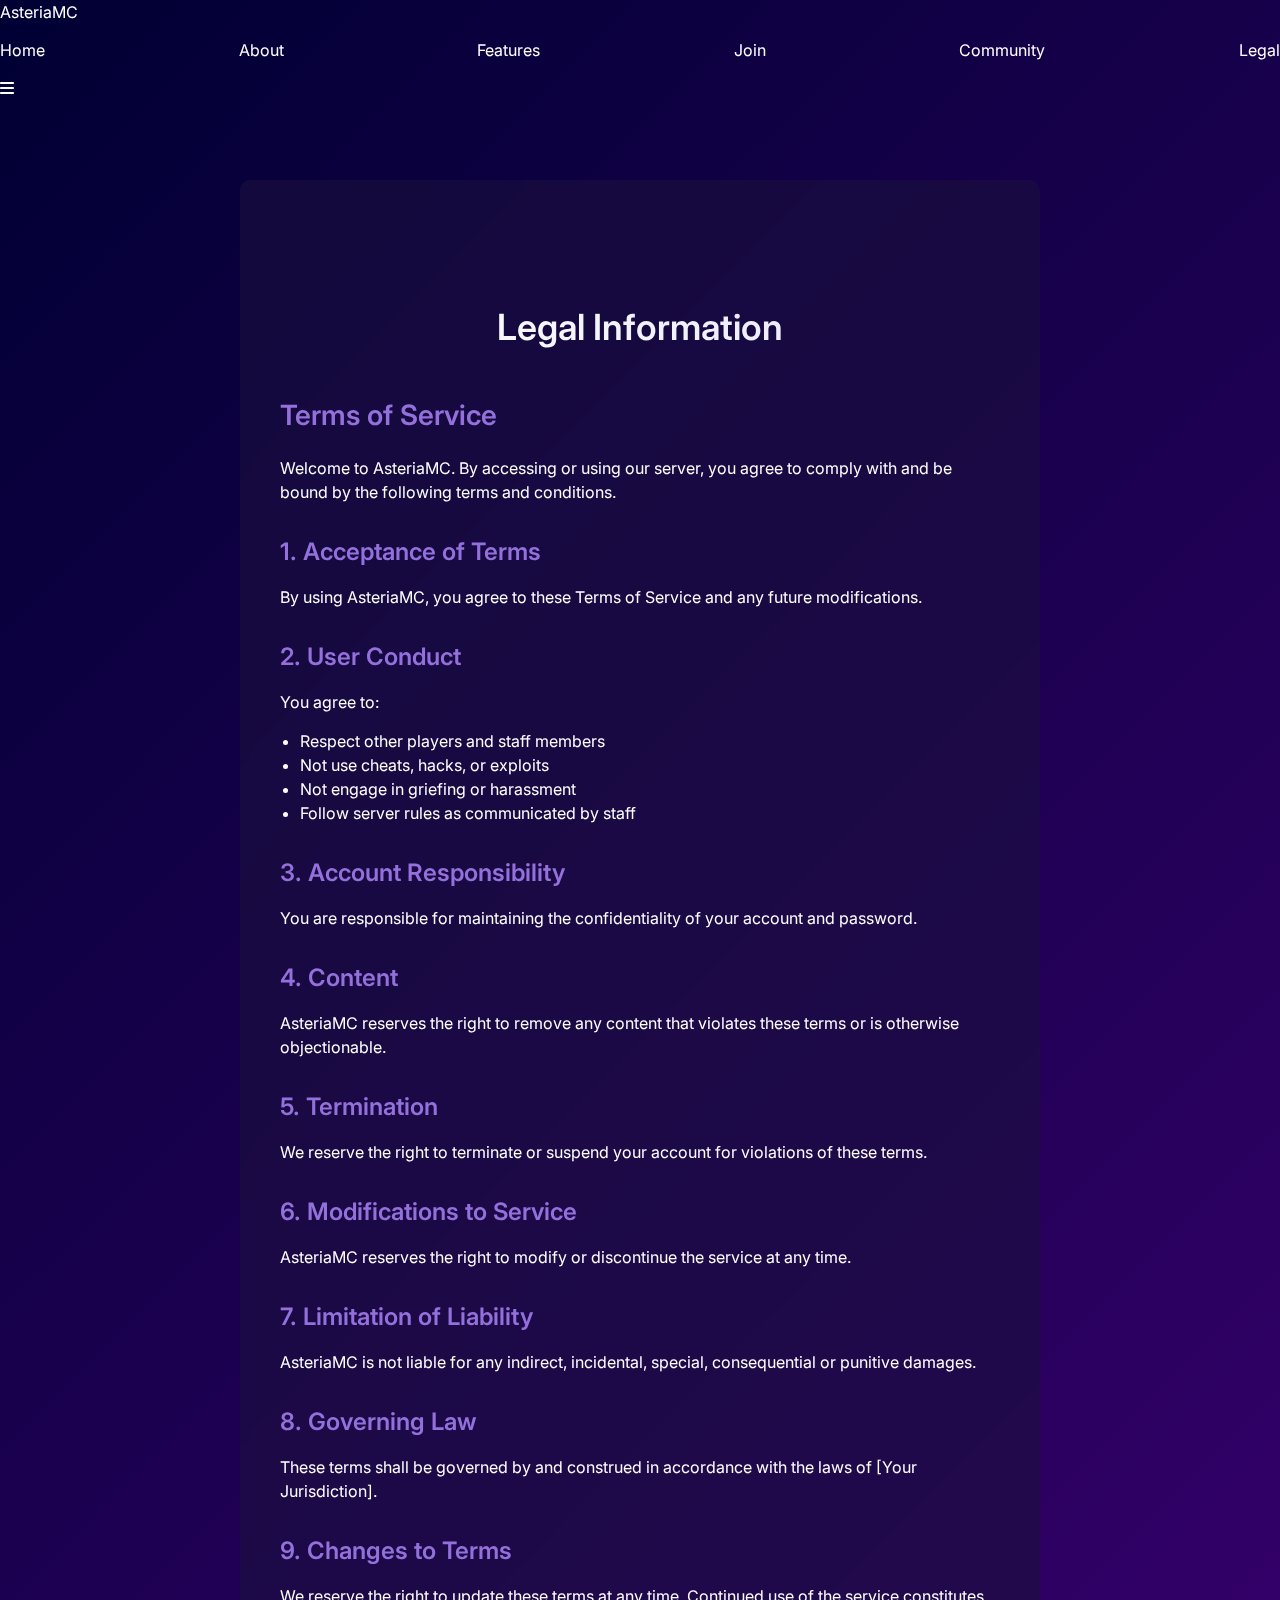
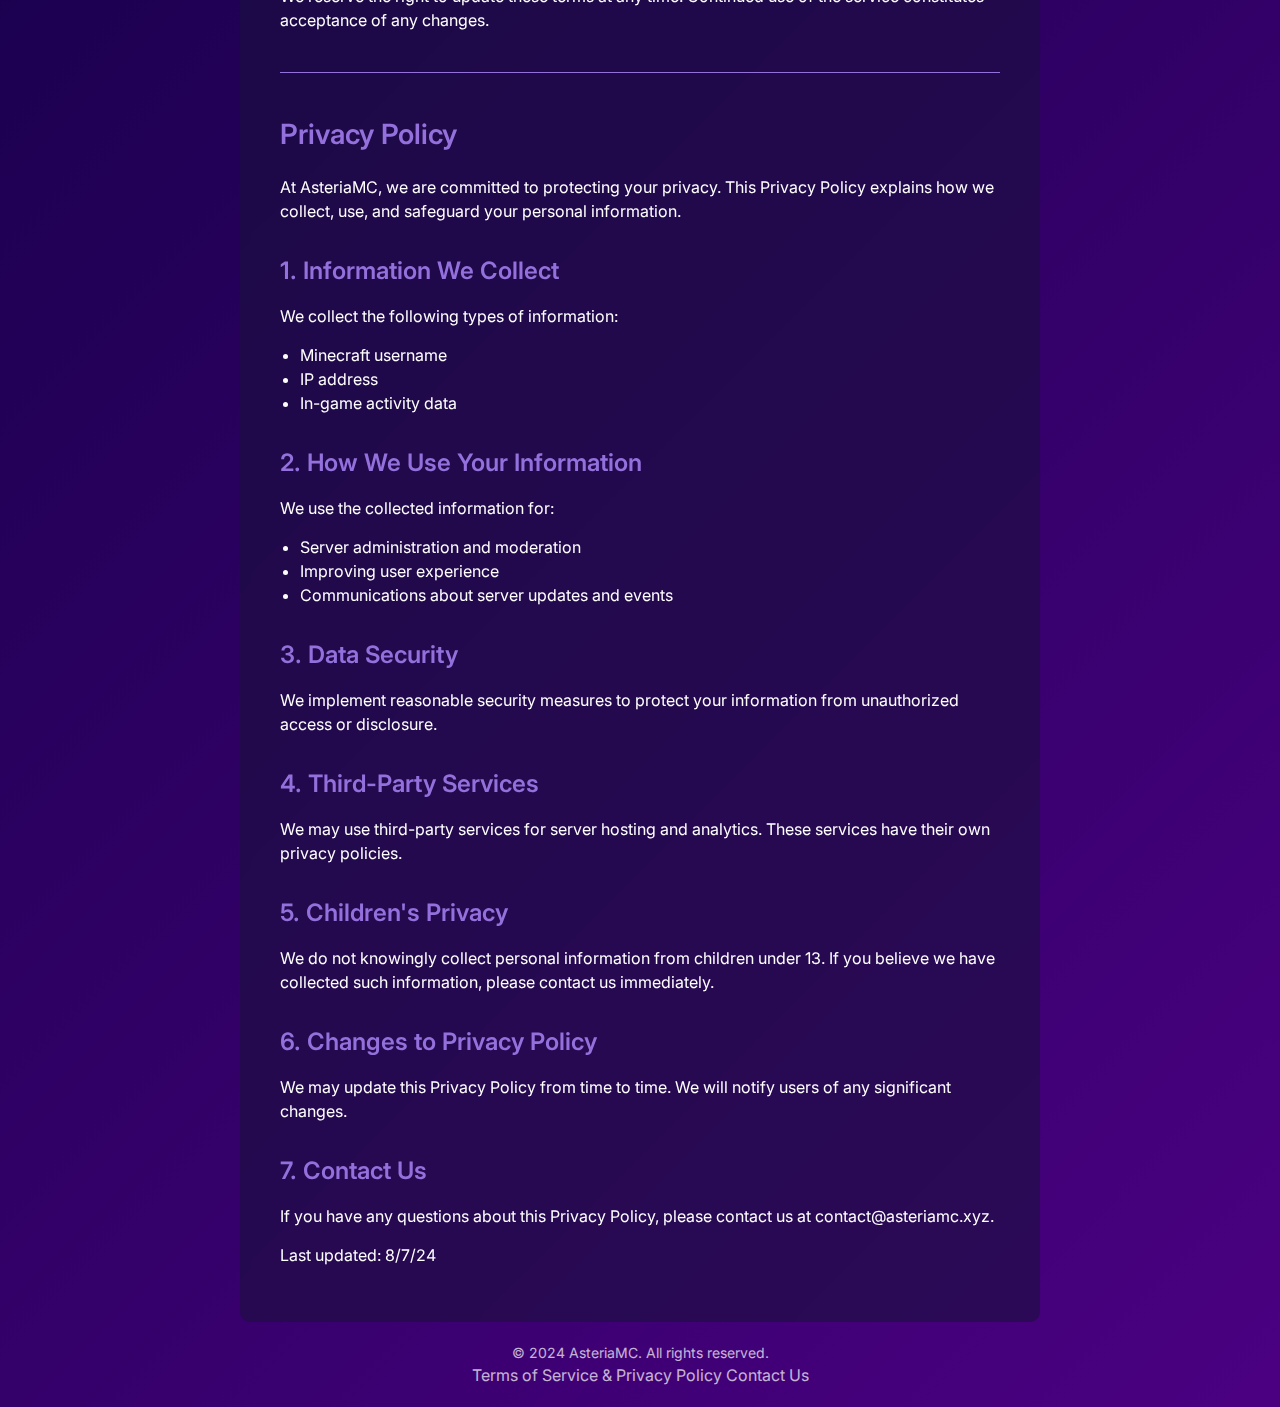
==== tos.html @ 9be2c0a6 "Add files via upload" ====
<!DOCTYPE html>
<html lang="en">
<head>
    <meta charset="UTF-8">
    <meta name="viewport" content="width=device-width, initial-scale=1.0">
    <title>AsteriaMC - Terms of Service and Privacy Policy</title>
    <link rel="stylesheet" href="styles.css">
    <link rel="stylesheet" href="https://cdnjs.cloudflare.com/ajax/libs/font-awesome/6.4.0/css/all.min.css">
    <style>
        .legal-content {
            max-width: 800px;
            margin: 0 auto;
            padding: 120px 40px 40px;
            background: rgba(26, 15, 61, 0.6);
            border-radius: 10px;
            backdrop-filter: blur(5px);
        }
        .legal-content h1 {
            font-size: 36px;
            margin-bottom: 30px;
            text-align: center;
        }
        .legal-content h2 {
            font-size: 28px;
            margin-top: 40px;
            margin-bottom: 20px;
            text-align: left;
            color: var(--accent-color);
        }
        .legal-content h3 {
            font-size: 24px;
            margin-top: 30px;
            margin-bottom: 15px;
            text-align: left;
        }
        .legal-content p {
            margin-bottom: 15px;
        }
        .legal-content ul {
            margin-bottom: 15px;
            padding-left: 20px;
        }
        main {
            padding-top: 80px;
        }
        .section-divider {
            border-top: 1px solid var(--accent-color);
            margin: 40px 0;
        }
    </style>
</head>
<body>
    <div class="bg-pattern"></div>
    <header>
        <nav>
            <div class="logo">AsteriaMC</div>
            <ul>
                <li><a href="index.html">Home</a></li>
                <li><a href="index.html#about">About</a></li>
                <li><a href="index.html#features">Features</a></li>
                <li><a href="index.html#join">Join</a></li>
                <li><a href="index.html#community">Community</a></li>
                <li><a href="legal.html">Legal</a></li>
            </ul>
            <div class="menu-toggle">
                <i class="fas fa-bars"></i>
            </div>
        </nav>
    </header>

    <main>
        <div class="legal-content">
            <h1>Legal Information</h1>
            
            <h2>Terms of Service</h2>
            <p>Welcome to AsteriaMC. By accessing or using our server, you agree to comply with and be bound by the following terms and conditions.</p>
            
            <h3>1. Acceptance of Terms</h3>
            <p>By using AsteriaMC, you agree to these Terms of Service and any future modifications.</p>
            
            <h3>2. User Conduct</h3>
            <p>You agree to:</p>
            <ul>
                <li>Respect other players and staff members</li>
                <li>Not use cheats, hacks, or exploits</li>
                <li>Not engage in griefing or harassment</li>
                <li>Follow server rules as communicated by staff</li>
            </ul>
            
            <h3>3. Account Responsibility</h3>
            <p>You are responsible for maintaining the confidentiality of your account and password.</p>
            
            <h3>4. Content</h3>
            <p>AsteriaMC reserves the right to remove any content that violates these terms or is otherwise objectionable.</p>
            
            <h3>5. Termination</h3>
            <p>We reserve the right to terminate or suspend your account for violations of these terms.</p>
            
            <h3>6. Modifications to Service</h3>
            <p>AsteriaMC reserves the right to modify or discontinue the service at any time.</p>
            
            <h3>7. Limitation of Liability</h3>
            <p>AsteriaMC is not liable for any indirect, incidental, special, consequential or punitive damages.</p>
            
            <h3>8. Governing Law</h3>
            <p>These terms shall be governed by and construed in accordance with the laws of [Your Jurisdiction].</p>
            
            <h3>9. Changes to Terms</h3>
            <p>We reserve the right to update these terms at any time. Continued use of the service constitutes acceptance of any changes.</p>
            
            <div class="section-divider"></div>
            
            <h2>Privacy Policy</h2>
            <p>At AsteriaMC, we are committed to protecting your privacy. This Privacy Policy explains how we collect, use, and safeguard your personal information.</p>
            
            <h3>1. Information We Collect</h3>
            <p>We collect the following types of information:</p>
            <ul>
                <li>Minecraft username</li>
                <li>IP address</li>
                <li>In-game activity data</li>
            </ul>
            
            <h3>2. How We Use Your Information</h3>
            <p>We use the collected information for:</p>
            <ul>
                <li>Server administration and moderation</li>
                <li>Improving user experience</li>
                <li>Communications about server updates and events</li>
            </ul>
            
            <h3>3. Data Security</h3>
            <p>We implement reasonable security measures to protect your information from unauthorized access or disclosure.</p>
            
            <h3>4. Third-Party Services</h3>
            <p>We may use third-party services for server hosting and analytics. These services have their own privacy policies.</p>
            
            <h3>5. Children's Privacy</h3>
            <p>We do not knowingly collect personal information from children under 13. If you believe we have collected such information, please contact us immediately.</p>
            
            <h3>6. Changes to Privacy Policy</h3>
            <p>We may update this Privacy Policy from time to time. We will notify users of any significant changes.</p>
            
            <h3>7. Contact Us</h3>
            <p>If you have any questions about this Privacy Policy, please contact us at contact@asteriamc.xyz.</p>
            
            <p>Last updated: 8/7/24</p>
        </div>
    </main>

    <footer>
        <div class="container">
            <p>&copy; 2024 AsteriaMC. All rights reserved.</p>
            <nav class="footer-nav">
                <a href="legal.html">Terms of Service & Privacy Policy</a>
                <a href="#">Contact Us</a>
            </nav>
        </div>
    </footer>

    <script src="script.js"></script>
</body>
</html>
---- styles.css ----
@import url('https://fonts.googleapis.com/css2?family=Inter:wght@300;400;600&display=swap');

:root {
    --primary-color: #8A2BE2;
    --secondary-color: #4169E1;
    --accent-color: #9370DB;
    --text-color: #FFFFFF;
    --background-start: #000033;
    --background-end: #4B0082;
}

* {
    margin: 0;
    padding: 0;
    box-sizing: border-box;
}

body {
    font-family: 'Inter', -apple-system, BlinkMacSystemFont, 'Segoe UI', Roboto, Helvetica, Arial, sans-serif;
    color: var(--text-color);
    line-height: 1.5;
    font-weight: 400;
    background: linear-gradient(135deg, var(--background-start), var(--background-end));
    min-height: 100vh;
    overflow-x: hidden;
}

#stars {
    position: fixed;
    top: 0;
    left: 0;
    width: 100%;
    height: 100%;
    pointer-events: none;
    z-index: -1;
}

.container {
    max-width: 1024px;
    margin: 0 auto;
    padding: 0 22px;
    position: relative;
}

header {
    position: sticky;
    top: 0;
    z-index: 1000;
}

nav ul {
    display: flex;
    justify-content: space-between;
    list-style-type: none;
    padding: 14px 0;
}

nav a {
    color: var(--text-color);
    text-decoration: none;
    font-size: 16px;
    transition: color 0.3s ease;
}

nav a:hover {
    color: var(--accent-color);
}

.hero {
    text-align: center;
    padding: 100px 0;
}

h1 {
    font-size: 64px;
    font-weight: 600;
    margin-bottom: 16px;
    background: linear-gradient(45deg, #FFF, #E6E6FA);
    -webkit-background-clip: text;
    -webkit-text-fill-color: transparent;
    animation: shimmer 2s infinite linear;
}

@keyframes shimmer {
    0% { background-position: -100% 0; }
    100% { background-position: 100% 0; }
}

.hero p {
    font-size: 24px;
    opacity: 0.9;
}

h2 {
    font-size: 48px;
    font-weight: 600;
    margin-bottom: 50px;
    text-align: center;
}

.features {
    padding: 100px 0;
}

.feature-grid {
    display: grid;
    grid-template-columns: repeat(auto-fit, minmax(200px, 1fr));
    gap: 30px;
}

.feature {
    text-align: center;
    background: rgba(255, 255, 255, 0.1);
    border-radius: 12px;
    padding: 24px;
    transition: transform 0.3s ease, background-color 0.3s ease;
    cursor: pointer;
}

.feature:hover {
    transform: translateY(-5px) scale(1.05);
    background: rgba(255, 255, 255, 0.2);
    box-shadow: 0 10px 20px rgba(0, 0, 0, 0.2);
}

h3 {
    font-size: 24px;
    font-weight: 600;
    margin-bottom: 12px;
    color: var(--accent-color);
}

.feature p {
    font-size: 16px;
    opacity: 0.9;
}

.join {
    padding: 100px 0;
    text-align: center;
}

.server-ip {
    font-size: 24px;
    font-weight: 600;
    margin-bottom: 20px;
    color: var(--accent-color);
}

.copy-button {
    background-color: var(--accent-color);
    color: white;
    border: none;
    padding: 12px 24px;
    border-radius: 30px;
    font-size: 18px;
    font-weight: 600;
    cursor: pointer;
    transition: background-color 0.3s ease, transform 0.3s ease;
}

.copy-button:hover {
    background-color: var(--primary-color);
    transform: scale(1.05);
}

.copy-notification {
    font-size: 14px;
    margin-top: 12px;
    opacity: 0;
    transition: opacity 0.3s ease;
}

footer {
    text-align: center;
    padding: 20px 0;
    font-size: 14px;
    opacity: 0.7;
}

.star {
    position: absolute;
    width: 2px;
    height: 2px;
    background: white;
    border-radius: 50%;
    animation: twinkle linear infinite;
}

@keyframes twinkle {
    0%, 100% { opacity: 0; }
    50% { opacity: 1; }
}

@media (max-width: 768px) {
    h1 {
        font-size: 48px;
    }

    .hero p {
        font-size: 20px;
    }

    h2 {
        font-size: 36px;
    }
}
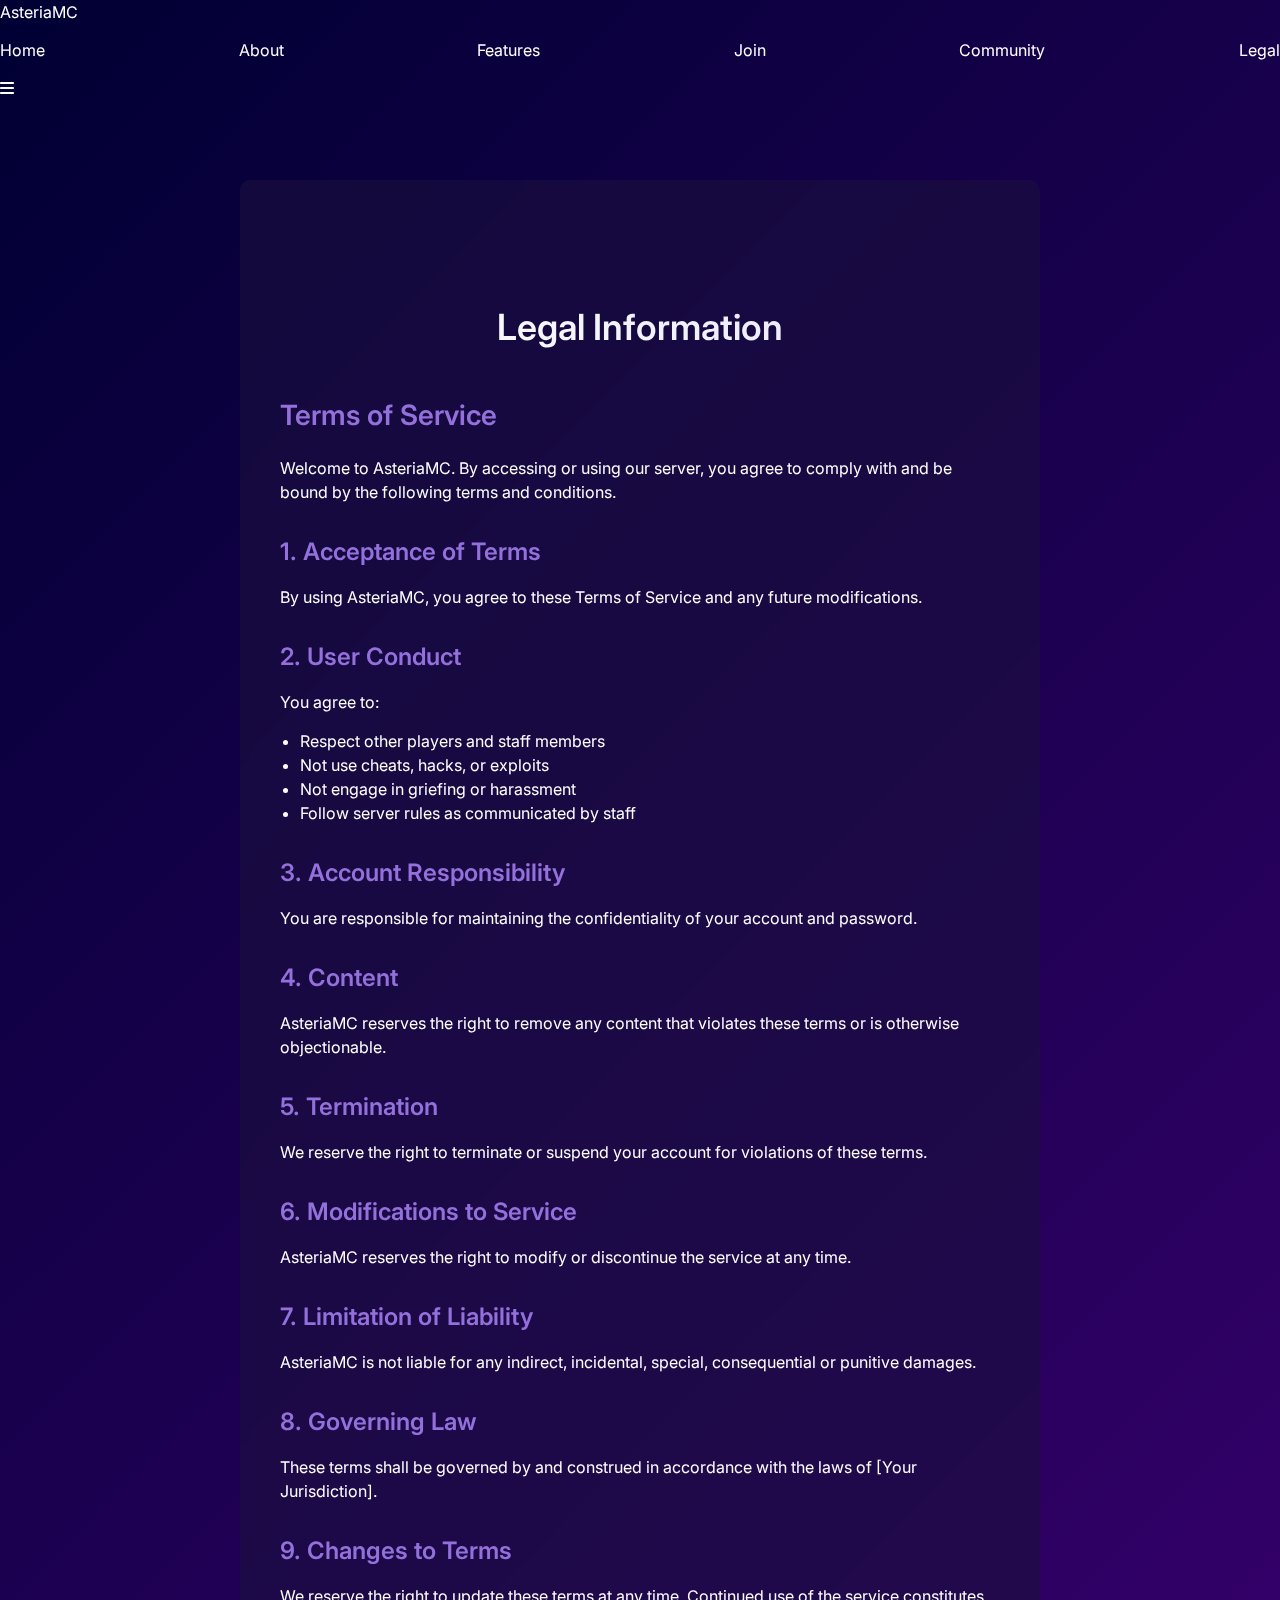
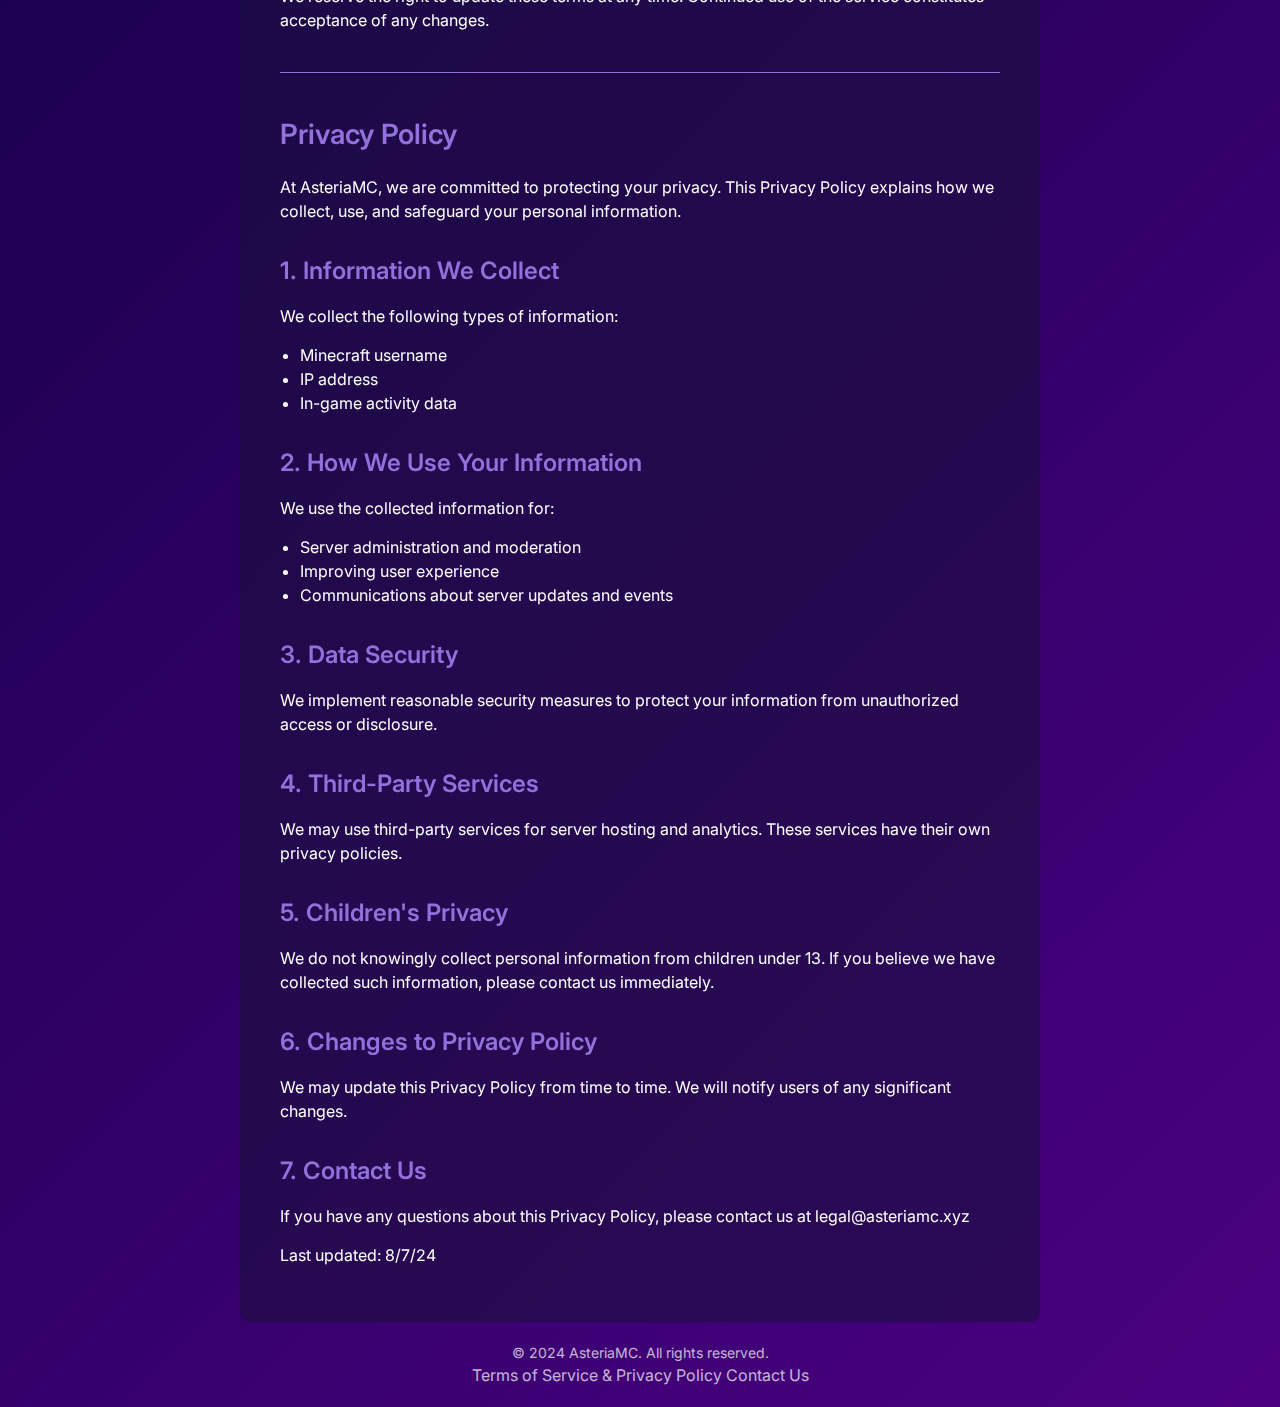
==== commit 0ae4c73d: "Update tos.html" ====
--- a/tos.html
+++ b/tos.html
@@ -142,7 +142,7 @@
             <p>We may update this Privacy Policy from time to time. We will notify users of any significant changes.</p>
             
             <h3>7. Contact Us</h3>
-            <p>If you have any questions about this Privacy Policy, please contact us at contact@asteriamc.xyz.</p>
+            <p>If you have any questions about this Privacy Policy, please contact us at legal@asteriamc.xyz</p>
             
             <p>Last updated: 8/7/24</p>
         </div>
@@ -160,4 +160,4 @@
 
     <script src="script.js"></script>
 </body>
-</html>+</html>
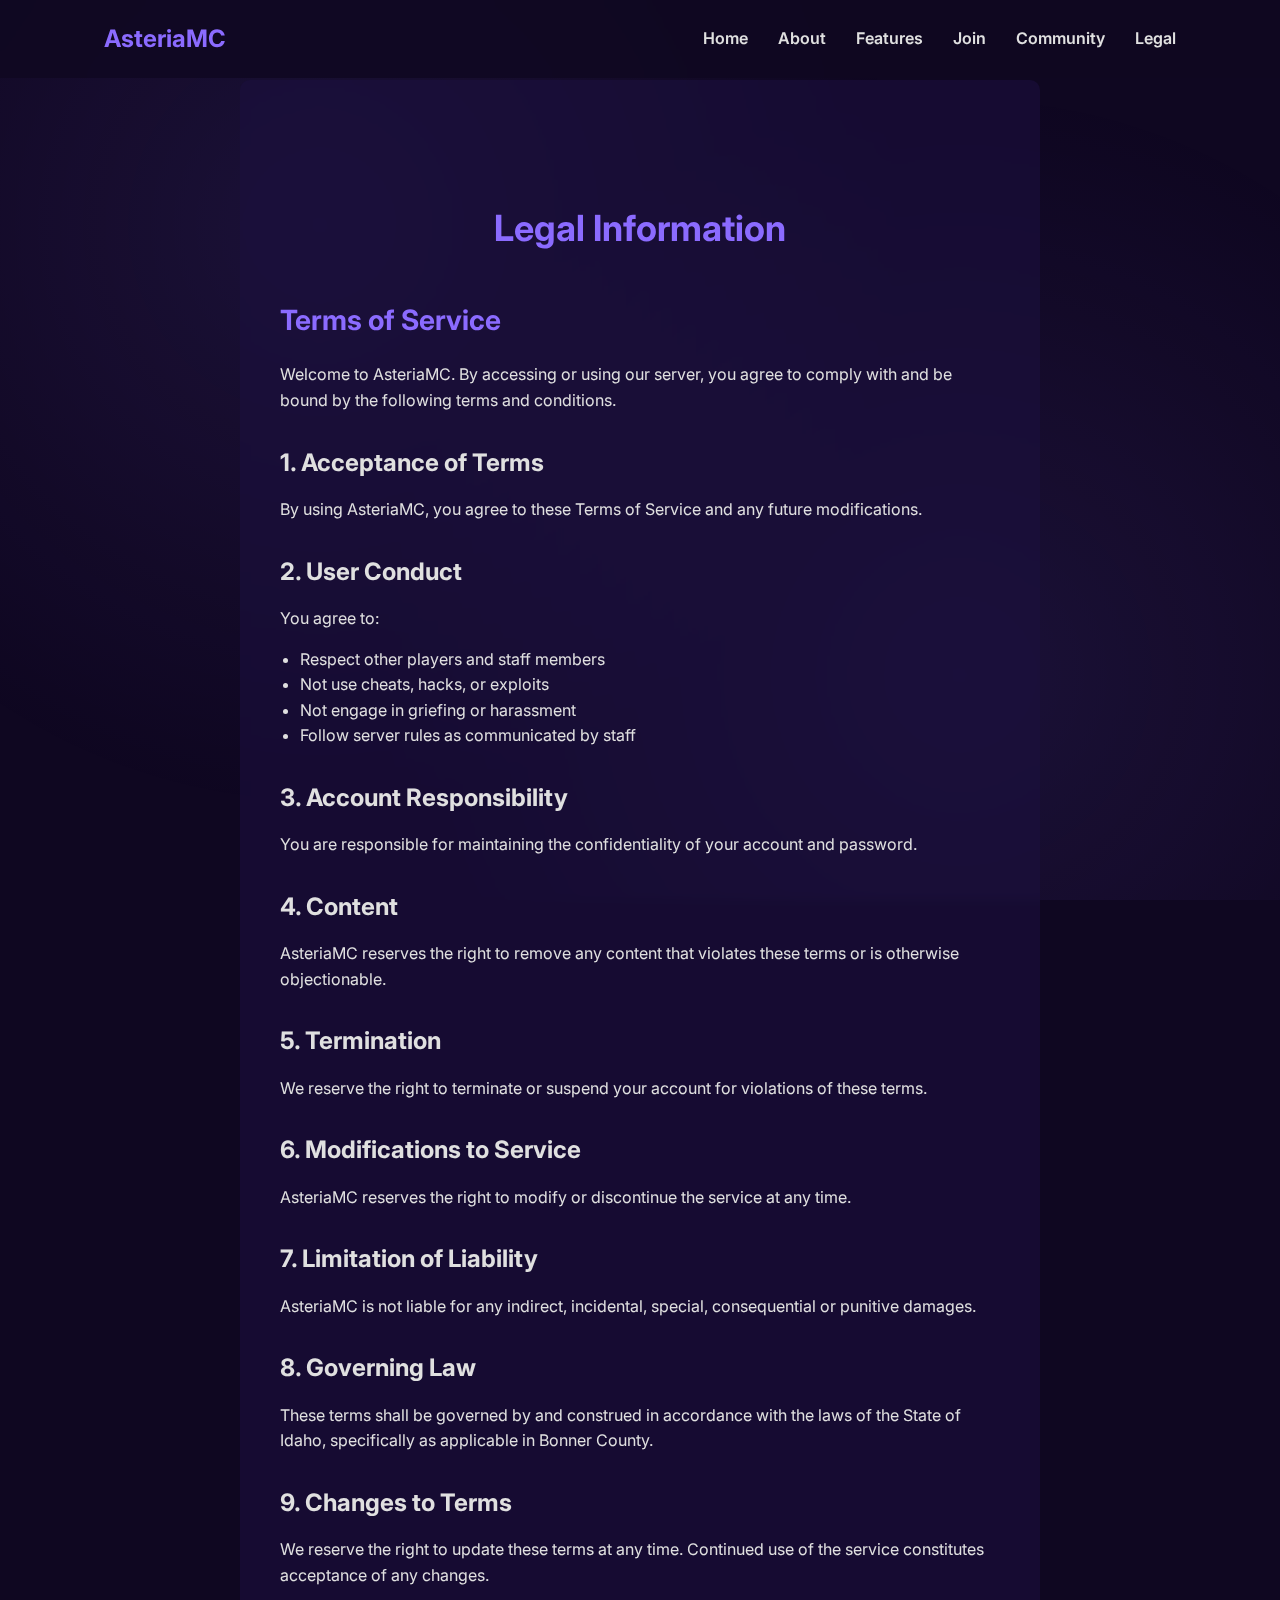
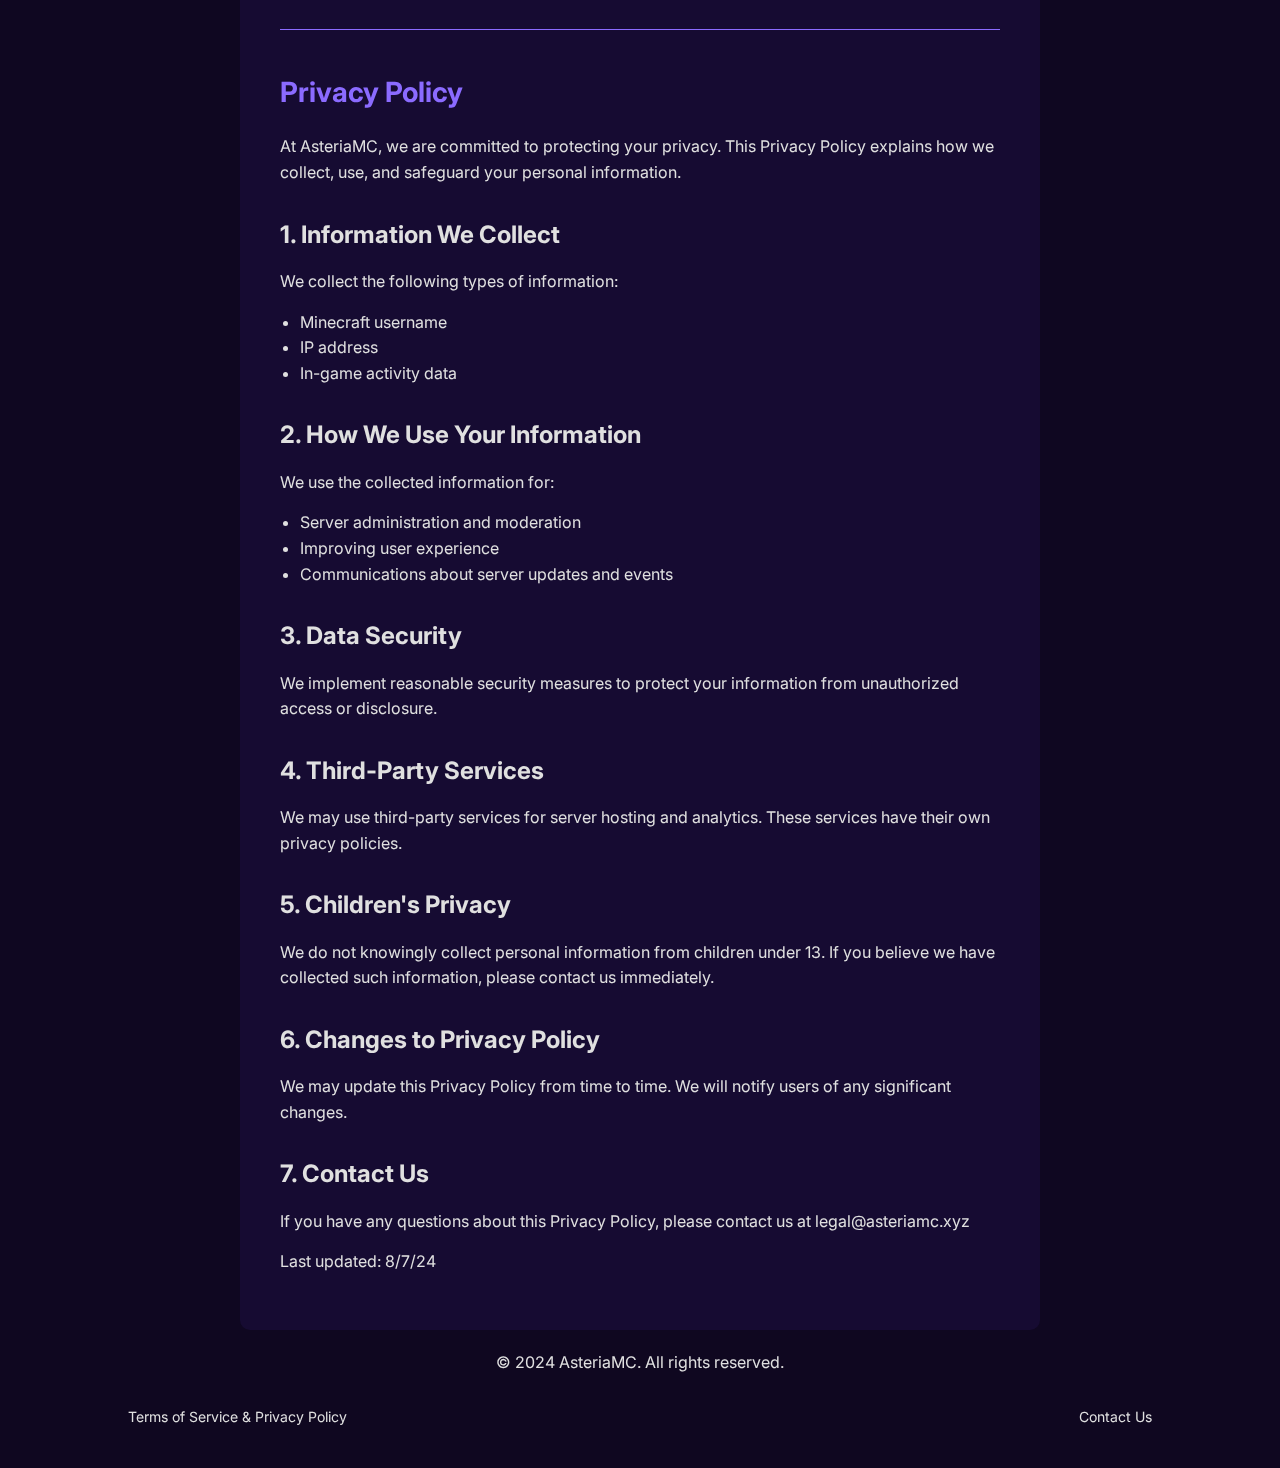
==== commit fe425ea5: "Update tos.html" ====
--- a/tos.html
+++ b/tos.html
@@ -103,7 +103,7 @@
             <p>AsteriaMC is not liable for any indirect, incidental, special, consequential or punitive damages.</p>
             
             <h3>8. Governing Law</h3>
-            <p>These terms shall be governed by and construed in accordance with the laws of [Your Jurisdiction].</p>
+            <p>These terms shall be governed by and construed in accordance with the laws of the State of Idaho, specifically as applicable in Bonner County.</p>
             
             <h3>9. Changes to Terms</h3>
             <p>We reserve the right to update these terms at any time. Continued use of the service constitutes acceptance of any changes.</p>
--- a/styles.css
+++ b/styles.css
@@ -1,12 +1,12 @@
-@import url('https://fonts.googleapis.com/css2?family=Inter:wght@300;400;600&display=swap');
+@import url('https://fonts.googleapis.com/css2?family=Inter:wght@300;400;600;700&display=swap');
 
 :root {
-    --primary-color: #8A2BE2;
-    --secondary-color: #4169E1;
-    --accent-color: #9370DB;
-    --text-color: #FFFFFF;
-    --background-start: #000033;
-    --background-end: #4B0082;
+    --primary-color: #2D1B69;
+    --secondary-color: #1A0F3D;
+    --accent-color: #8B6BFF;
+    --text-color: #E0E0E0;
+    --background-color: #0F0721;
+    --surface-color: rgba(45, 27, 105, 0.3);
 }
 
 * {
@@ -16,192 +16,568 @@
 }
 
 body {
-    font-family: 'Inter', -apple-system, BlinkMacSystemFont, 'Segoe UI', Roboto, Helvetica, Arial, sans-serif;
-    color: var(--text-color);
-    line-height: 1.5;
-    font-weight: 400;
-    background: linear-gradient(135deg, var(--background-start), var(--background-end));
-    min-height: 100vh;
-    overflow-x: hidden;
-}
-
-#stars {
+    font-family: 'Inter', sans-serif;
+    color: var(--text-color);
+    background-color: var(--background-color);
+    line-height: 1.6;
+}
+
+.container {
+    max-width: 1200px;
+    margin: 0 auto;
+    padding: 0 20px;
+}
+
+.bg-pattern {
     position: fixed;
     top: 0;
     left: 0;
     width: 100%;
     height: 100%;
-    pointer-events: none;
+    background-image: 
+        radial-gradient(circle at 25% 25%, rgba(139, 107, 255, 0.1) 0%, transparent 50%),
+        radial-gradient(circle at 75% 75%, rgba(139, 107, 255, 0.1) 0%, transparent 50%);
     z-index: -1;
 }
 
-.container {
-    max-width: 1024px;
+header {
+    background-color: rgba(15, 7, 33, 0.8);
+    backdrop-filter: blur(10px);
+    position: fixed;
+    width: 100%;
+    z-index: 1000;
+}
+
+nav {
+    display: flex;
+    justify-content: space-between;
+    align-items: center;
+    padding: 20px 5%;
+    max-width: 1200px;
     margin: 0 auto;
-    padding: 0 22px;
+}
+
+.logo {
+    font-size: 24px;
+    font-weight: 700;
+    color: var(--accent-color);
+}
+
+nav ul {
+    display: flex;
+    list-style: none;
+}
+
+nav ul li {
+    margin-left: 30px;
+}
+
+nav ul li a {
+    color: var(--text-color);
+    text-decoration: none;
+    font-weight: 600;
+    transition: color 0.3s ease;
+}
+
+nav ul li a:hover {
+    color: var(--accent-color);
+}
+
+.menu-toggle {
+    display: none;
+    font-size: 24px;
+    cursor: pointer;
+}
+
+.hero {
+    height: 100vh;
+    display: flex;
+    flex-direction: column;
+    justify-content: center;
+    align-items: center;
+    text-align: center;
+    padding: 0 20px;
     position: relative;
-}
-
-header {
-    position: sticky;
-    top: 0;
-    z-index: 1000;
-}
-
-nav ul {
-    display: flex;
-    justify-content: space-between;
-    list-style-type: none;
-    padding: 14px 0;
-}
-
-nav a {
-    color: var(--text-color);
-    text-decoration: none;
-    font-size: 16px;
-    transition: color 0.3s ease;
-}
-
-nav a:hover {
-    color: var(--accent-color);
-}
-
-.hero {
-    text-align: center;
-    padding: 100px 0;
 }
 
 h1 {
     font-size: 64px;
+    font-weight: 700;
+    margin-bottom: 20px;
+    color: var(--accent-color);
+}
+
+.tagline {
+    font-size: 24px;
+    margin-bottom: 40px;
+}
+
+.cta-button {
+    display: inline-block;
+    padding: 15px 30px;
+    background-color: var(--accent-color);
+    color: var(--background-color);
+    text-decoration: none;
+    font-size: 18px;
     font-weight: 600;
-    margin-bottom: 16px;
-    background: linear-gradient(45deg, #FFF, #E6E6FA);
-    -webkit-background-clip: text;
-    -webkit-text-fill-color: transparent;
-    animation: shimmer 2s infinite linear;
-}
-
-@keyframes shimmer {
-    0% { background-position: -100% 0; }
-    100% { background-position: 100% 0; }
-}
-
-.hero p {
+    border-radius: 8px;
+    transition: all 0.3s ease;
+}
+
+.cta-button:hover {
+    background-color: #9D85FF;
+    transform: translateY(-2px);
+    box-shadow: 0 5px 15px rgba(139, 107, 255, 0.4);
+}
+
+.scroll-indicator {
+    position: absolute;
+    bottom: 40px;
     font-size: 24px;
-    opacity: 0.9;
+    animation: bounce 2s infinite;
+}
+
+@keyframes bounce {
+    0%, 20%, 50%, 80%, 100% {
+        transform: translateY(0);
+    }
+    40% {
+        transform: translateY(-20px);
+    }
+    60% {
+        transform: translateY(-10px);
+    }
+}
+
+.about, .features, .join, .community {
+    padding: 100px 0;
+}
+
+.about, .community {
+    background-color: var(--surface-color);
+    backdrop-filter: blur(10px);
 }
 
 h2 {
     font-size: 48px;
-    font-weight: 600;
+    text-align: center;
     margin-bottom: 50px;
+    color: var(--accent-color);
+}
+
+.stats {
+    display: flex;
+    justify-content: space-around;
+    margin-top: 50px;
+}
+
+.stat-item {
     text-align: center;
 }
 
-.features {
-    padding: 100px 0;
+.stat-number {
+    font-size: 36px;
+    font-weight: 700;
+    color: var(--accent-color);
+    display: block;
+}
+
+.stat-label {
+    font-size: 18px;
 }
 
 .feature-grid {
     display: grid;
-    grid-template-columns: repeat(auto-fit, minmax(200px, 1fr));
+    grid-template-columns: repeat(auto-fit, minmax(250px, 1fr));
     gap: 30px;
 }
 
 .feature {
+    background: rgba(26, 15, 61, 0.6);
+    border-radius: 10px;
+    padding: 30px;
     text-align: center;
-    background: rgba(255, 255, 255, 0.1);
-    border-radius: 12px;
-    padding: 24px;
-    transition: transform 0.3s ease, background-color 0.3s ease;
-    cursor: pointer;
+    transition: transform 0.3s ease, box-shadow 0.3s ease;
+    backdrop-filter: blur(5px);
 }
 
 .feature:hover {
-    transform: translateY(-5px) scale(1.05);
-    background: rgba(255, 255, 255, 0.2);
+    transform: translateY(-5px);
     box-shadow: 0 10px 20px rgba(0, 0, 0, 0.2);
+}
+
+.feature i {
+    font-size: 36px;
+    margin-bottom: 20px;
+    color: var(--accent-color);
 }
 
 h3 {
     font-size: 24px;
+    margin-bottom: 15px;
+    color: var(--text-color);
+}
+
+.join-content {
+    max-width: 600px;
+    margin: 0 auto;
+    padding: 40px;
+    background: rgba(26, 15, 61, 0.6);
+    border-radius: 10px;
+    backdrop-filter: blur(5px);
+    text-align: center;
+}
+
+.ip-container {
+    display: flex;
+    justify-content: center;
+    align-items: center;
+    margin-bottom: 10px;
+}
+
+.server-ip {
+    font-size: 28px;
+    font-weight: 700;
+    color: var(--accent-color);
+    margin-right: 10px;
+    padding: 10px 15px;
+    background: rgba(15, 7, 33, 0.5);
+    border-radius: 5px;
+    cursor: pointer;
+    transition: background-color 0.3s ease;
+}
+
+.copy-button {
+    padding: 10px 15px;
+    background-color: var(--accent-color);
+    color: var(--background-color);
+    border: none;
+    border-radius: 5px;
+    font-size: 16px;
     font-weight: 600;
-    margin-bottom: 12px;
-    color: var(--accent-color);
-}
-
-.feature p {
-    font-size: 16px;
-    opacity: 0.9;
-}
-
-.join {
-    padding: 100px 0;
-    text-align: center;
-}
-
-.server-ip {
-    font-size: 24px;
-    font-weight: 600;
-    margin-bottom: 20px;
-    color: var(--accent-color);
-}
-
-.copy-button {
-    background-color: var(--accent-color);
-    color: white;
-    border: none;
+    cursor: pointer;
+    transition: all 0.3s ease;
+    display: flex;
+    align-items: center;
+}
+
+
+.copy-button i {
+    margin-right: 5px;
+}
+
+.copy-button:hover {
+    background-color: #9D85FF;
+    transform: translateY(-2px);
+    box-shadow: 0 5px 15px rgba(139, 107, 255, 0.4);
+}
+
+.copy-notification {
+    margin-top: 10px;
+    font-size: 14px;
+    opacity: 0;
+    transition: opacity 0.3s ease;
+}
+
+.testimonials {
+    display: flex;
+    justify-content: space-between;
+    margin-bottom: 50px;
+}
+
+.map-button {
+    display: inline-flex;
+    align-items: center;
     padding: 12px 24px;
-    border-radius: 30px;
+    background-color: var(--primary-color);
+    color: var(--text-color);
+    text-decoration: none;
     font-size: 18px;
     font-weight: 600;
+    border-radius: 8px;
+    transition: all 0.3s ease;
+}
+
+
+.map-button i {
+    margin-right: 8px;
+}
+
+.map-button:hover {
+    background-color: var(--secondary-color);
+    transform: translateY(-2px);
+    box-shadow: 0 5px 15px rgba(45, 27, 105, 0.4);
+}
+
+.testimonial {
+    flex-basis: 45%;
+    background: rgba(26, 15, 61, 0.6);
+    border-radius: 10px;
+    padding: 30px;
+    backdrop-filter: blur(5px);
+}
+
+.testimonial p {
+    font-style: italic;
+    margin-bottom: 15px;
+}
+
+.testimonial .author {
+    font-weight: 600;
+    color: var(--accent-color);
+}
+
+.social-links {
+    display: flex;
+    justify-content: center;
+    gap: 20px;
+}
+
+.social-link {
+    color: var(--text-color);
+    font-size: 24px;
+    transition: color 0.3s ease;
+}
+
+.social-link:hover {
+    color: var(--accent-color);
+}
+
+footer {
+    background-color: rgba(15, 7, 33, 0.8);
+    backdrop-filter: blur(10px);
+    padding: 20px 0;
+    text-align: center;
+}
+
+.footer-nav {
+    margin-top: 10px;
+}
+
+.footer-nav a {
+    color: var(--text-color);
+    text-decoration: none;
+    margin: 0 10px;
+    font-size: 14px;
+    transition: color 0.3s ease;
+}
+
+.footer-nav a:hover {
+    color: var(--accent-color);
+}
+
+/* Responsive Design */
+@media (max-width: 768px) {
+    nav ul {
+        display: none;
+        flex-direction: column;
+        position: absolute;
+        top: 70px;
+        left: 0;
+        width: 100%;
+        background-color: rgba(15, 7, 33, 0.95);
+        backdrop-filter: blur(10px);
+    }
+
+    nav ul.show {
+        display: flex;
+    }
+
+    nav ul li {
+        margin: 0;
+        text-align: center;
+    }
+
+    nav ul li a {
+        display: block;
+        padding: 15px;
+    }
+
+    .menu-toggle {
+        display: block;
+    }
+
+    h1 {
+        font-size: 48px;
+    }
+    
+    .tagline {
+        font-size: 20px;
+    }
+    
+    h2 {
+        font-size: 36px;
+    }
+    
+    .feature-grid {
+        grid-template-columns: 1fr;
+    }
+
+    .stats {
+        flex-direction: column;
+        gap: 30px;
+    }
+
+    .testimonials {
+        flex-direction: column;
+        gap: 30px;
+    }
+
+    .testimonial {
+        flex-basis: 100%;
+    }
+}
+
+/* Animations */
+@keyframes fadeIn {
+    from { opacity: 0; transform: translateY(20px); }
+    to { opacity: 1; transform: translateY(0); }
+}
+
+.fade-in {
+    animation: fadeIn 1s ease-out;
+}
+
+/* Scroll reveal effect */
+.reveal {
+    opacity: 0;
+    transform: translateY(30px);
+    transition: opacity 0.5s, transform 0.5s;
+}
+
+.reveal.active {
+    opacity: 1;
+    transform: translateY(0);
+}
+
+/* Enhanced feature cards */
+.feature {
+    position: relative;
+    overflow: hidden;
+}
+
+.feature::before {
+    content: '';
+    position: absolute;
+    top: -50%;
+    left: -50%;
+    width: 200%;
+    height: 200%;
+    background: radial-gradient(circle, rgba(139, 107, 255, 0.1) 0%, transparent 70%);
+    transform: rotate(45deg);
+    transition: transform 0.5s ease;
+}
+
+.feature:hover::before {
+    transform: rotate(45deg) translate(50%, 50%);
+}
+
+/* Pulsating effect for CTA button */
+@keyframes pulse {
+    0% { box-shadow: 0 0 0 0 rgba(139, 107, 255, 0.7); }
+    70% { box-shadow: 0 0 0 10px rgba(139, 107, 255, 0); }
+    100% { box-shadow: 0 0 0 0 rgba(139, 107, 255, 0); }
+}
+
+.cta-button {
+    animation: pulse 2s infinite;
+}
+
+/* Improved scrollbar */
+::-webkit-scrollbar {
+    width: 10px;
+}
+
+::-webkit-scrollbar-track {
+    background: var(--background-color);
+}
+
+::-webkit-scrollbar-thumb {
+    background: var(--accent-color);
+    border-radius: 5px;
+}
+
+::-webkit-scrollbar-thumb:hover {
+    background: #9D85FF;
+}
+
+/* Tooltip for server IP */
+.server-ip {
+    position: relative;
     cursor: pointer;
-    transition: background-color 0.3s ease, transform 0.3s ease;
-}
-
-.copy-button:hover {
-    background-color: var(--primary-color);
-    transform: scale(1.05);
-}
-
-.copy-notification {
+}
+
+.server-info {
+    margin-bottom: 30px;
+}
+
+.server-ip::after {
+    content: 'Click to copy';
+    position: absolute;
+    bottom: 100%;
+    left: 50%;
+    transform: translateX(-50%);
+    background-color: rgba(26, 15, 61, 0.9);
+    color: var(--text-color);
+    padding: 5px 10px;
+    border-radius: 5px;
     font-size: 14px;
-    margin-top: 12px;
     opacity: 0;
     transition: opacity 0.3s ease;
-}
-
-footer {
-    text-align: center;
-    padding: 20px 0;
-    font-size: 14px;
-    opacity: 0.7;
-}
-
-.star {
+    pointer-events: none;
+}
+
+.server-ip:hover::after {
+    opacity: 1;
+}
+
+.server-ip:hover {
+    background-color: rgba(15, 7, 33, 0.7);
+}
+
+
+/* Glowing effect for stats */
+.stat-number {
+    text-shadow: 0 0 10px rgba(139, 107, 255, 0.5);
+}
+
+/* Responsive images */
+img {
+    max-width: 100%;
+    height: auto;
+}
+
+/* Accessibility improvements */
+.visually-hidden {
     position: absolute;
-    width: 2px;
-    height: 2px;
-    background: white;
-    border-radius: 50%;
-    animation: twinkle linear infinite;
-}
-
-@keyframes twinkle {
-    0%, 100% { opacity: 0; }
-    50% { opacity: 1; }
-}
-
-@media (max-width: 768px) {
-    h1 {
-        font-size: 48px;
-    }
-
-    .hero p {
-        font-size: 20px;
-    }
-
-    h2 {
-        font-size: 36px;
-    }
-}+    width: 1px;
+    height: 1px;
+    margin: -1px;
+    padding: 0;
+    overflow: hidden;
+    clip: rect(0, 0, 0, 0);
+    white-space: nowrap;
+    border: 0;
+}
+
+/* Focus styles for better keyboard navigation */
+a:focus, button:focus {
+    outline: 2px solid var(--accent-color);
+    outline-offset: 2px;
+}
+
+/* Print styles */
+@media print {
+    body {
+        color: #000;
+        background: #fff;
+    }
+
+    .hero, .features, .join, .community {
+        page-break-inside: avoid;
+    }
+
+    .cta-button, .copy-button, .social-links {
+        display: none;
+    }
+}
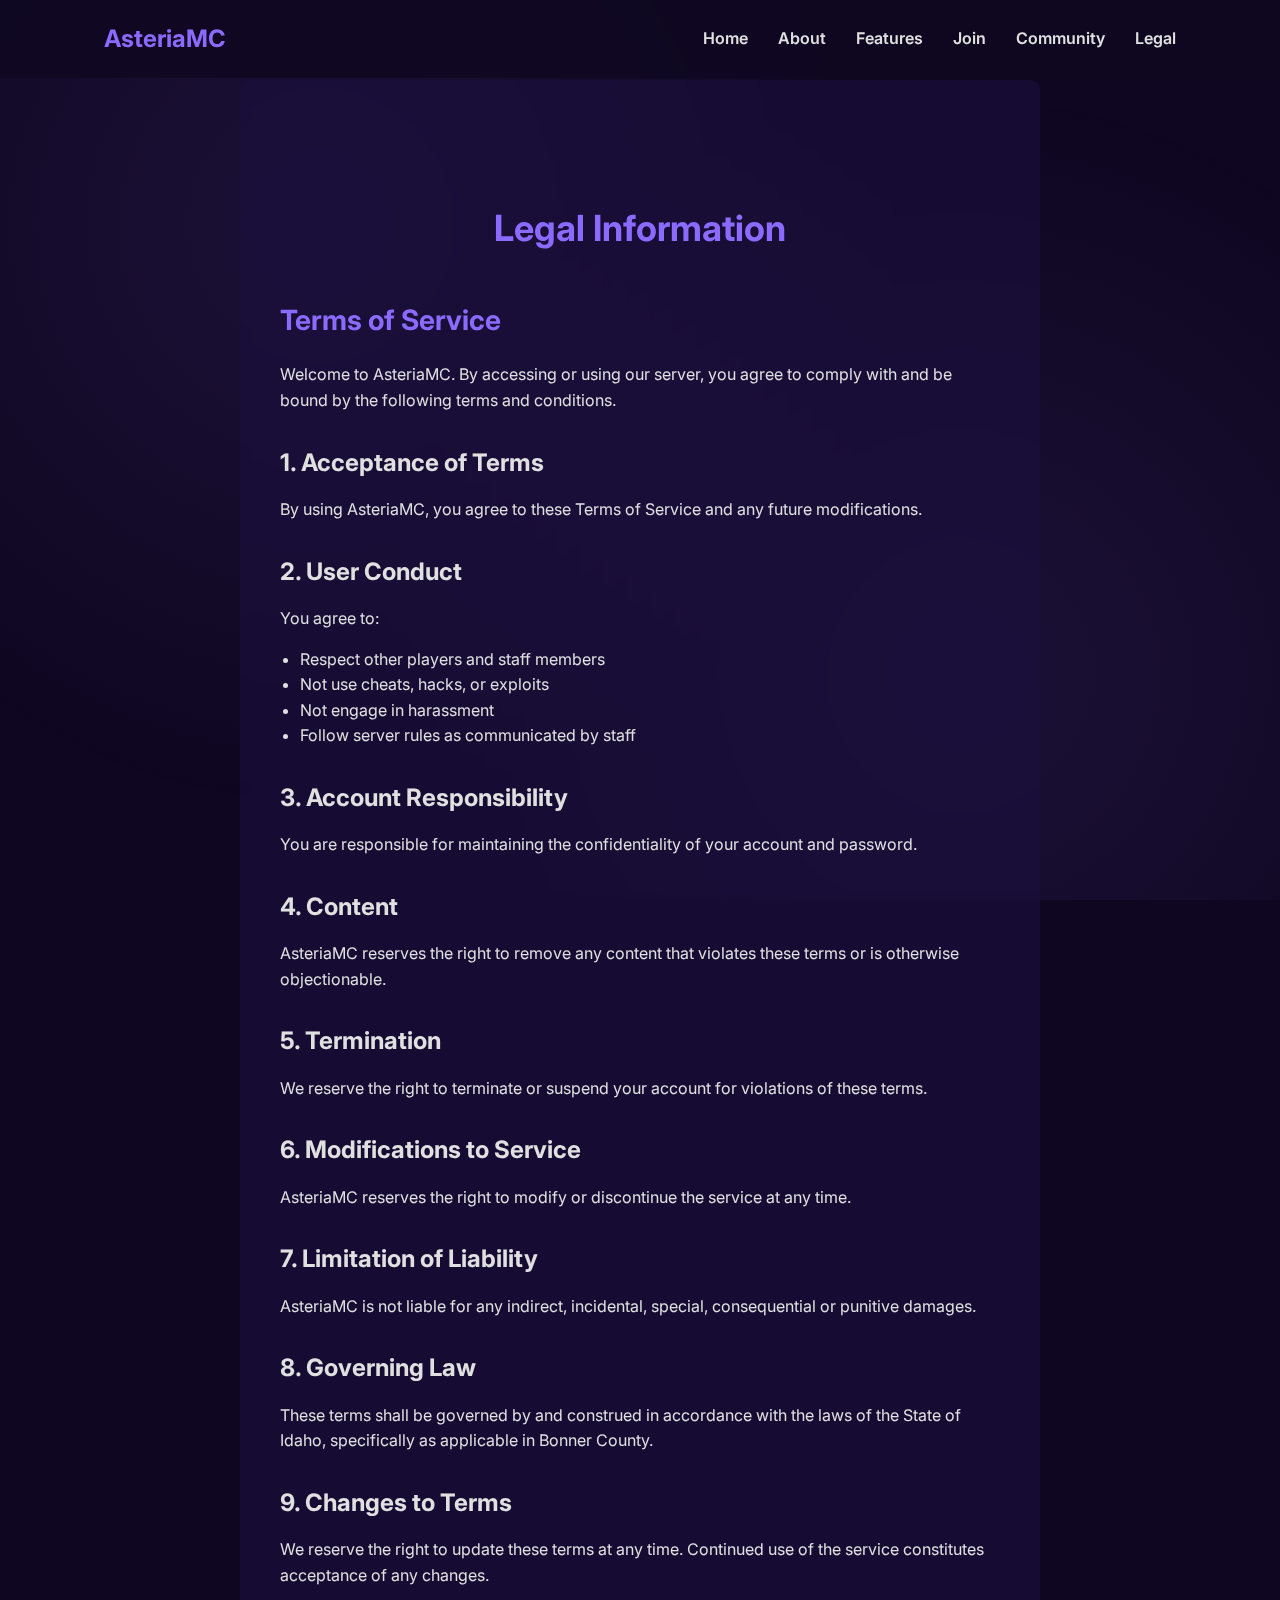
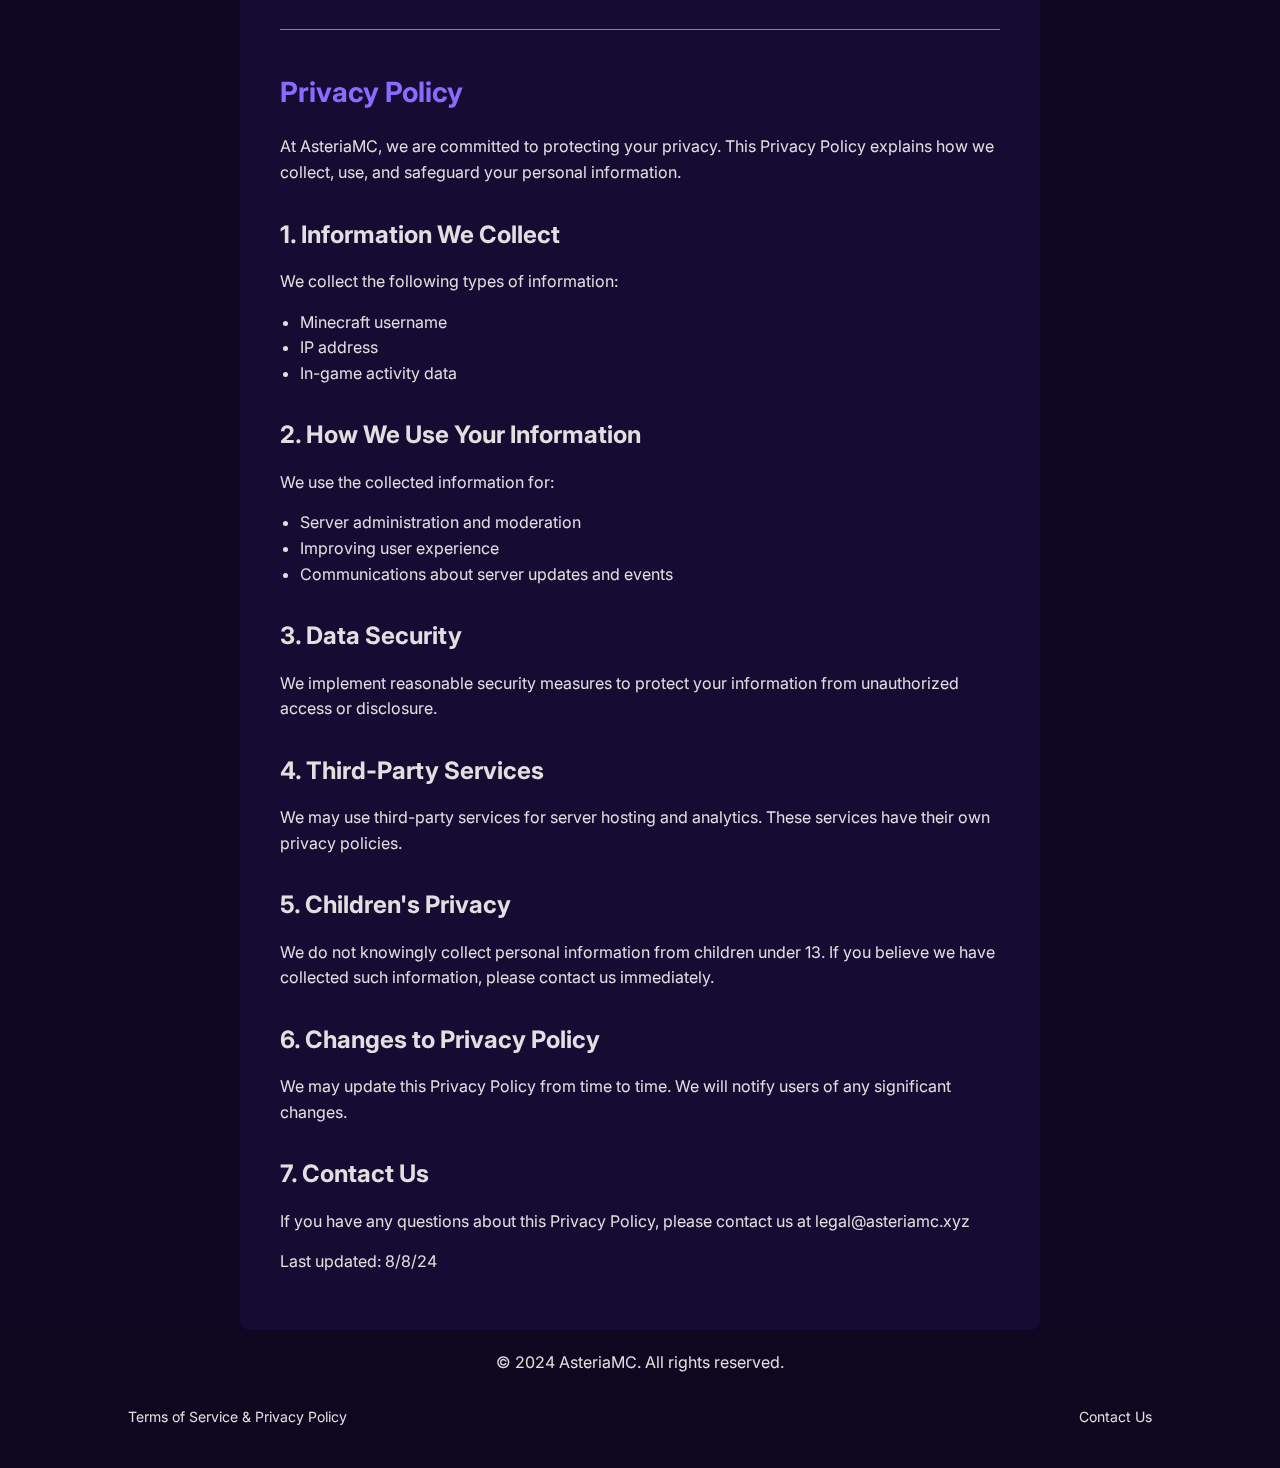
==== commit ac1ea13e: "Update tos.html" ====
--- a/tos.html
+++ b/tos.html
@@ -83,7 +83,7 @@
             <ul>
                 <li>Respect other players and staff members</li>
                 <li>Not use cheats, hacks, or exploits</li>
-                <li>Not engage in griefing or harassment</li>
+                <li>Not engage in harassment</li>
                 <li>Follow server rules as communicated by staff</li>
             </ul>
             
@@ -144,7 +144,7 @@
             <h3>7. Contact Us</h3>
             <p>If you have any questions about this Privacy Policy, please contact us at legal@asteriamc.xyz</p>
             
-            <p>Last updated: 8/7/24</p>
+            <p>Last updated: 8/8/24</p>
         </div>
     </main>
 
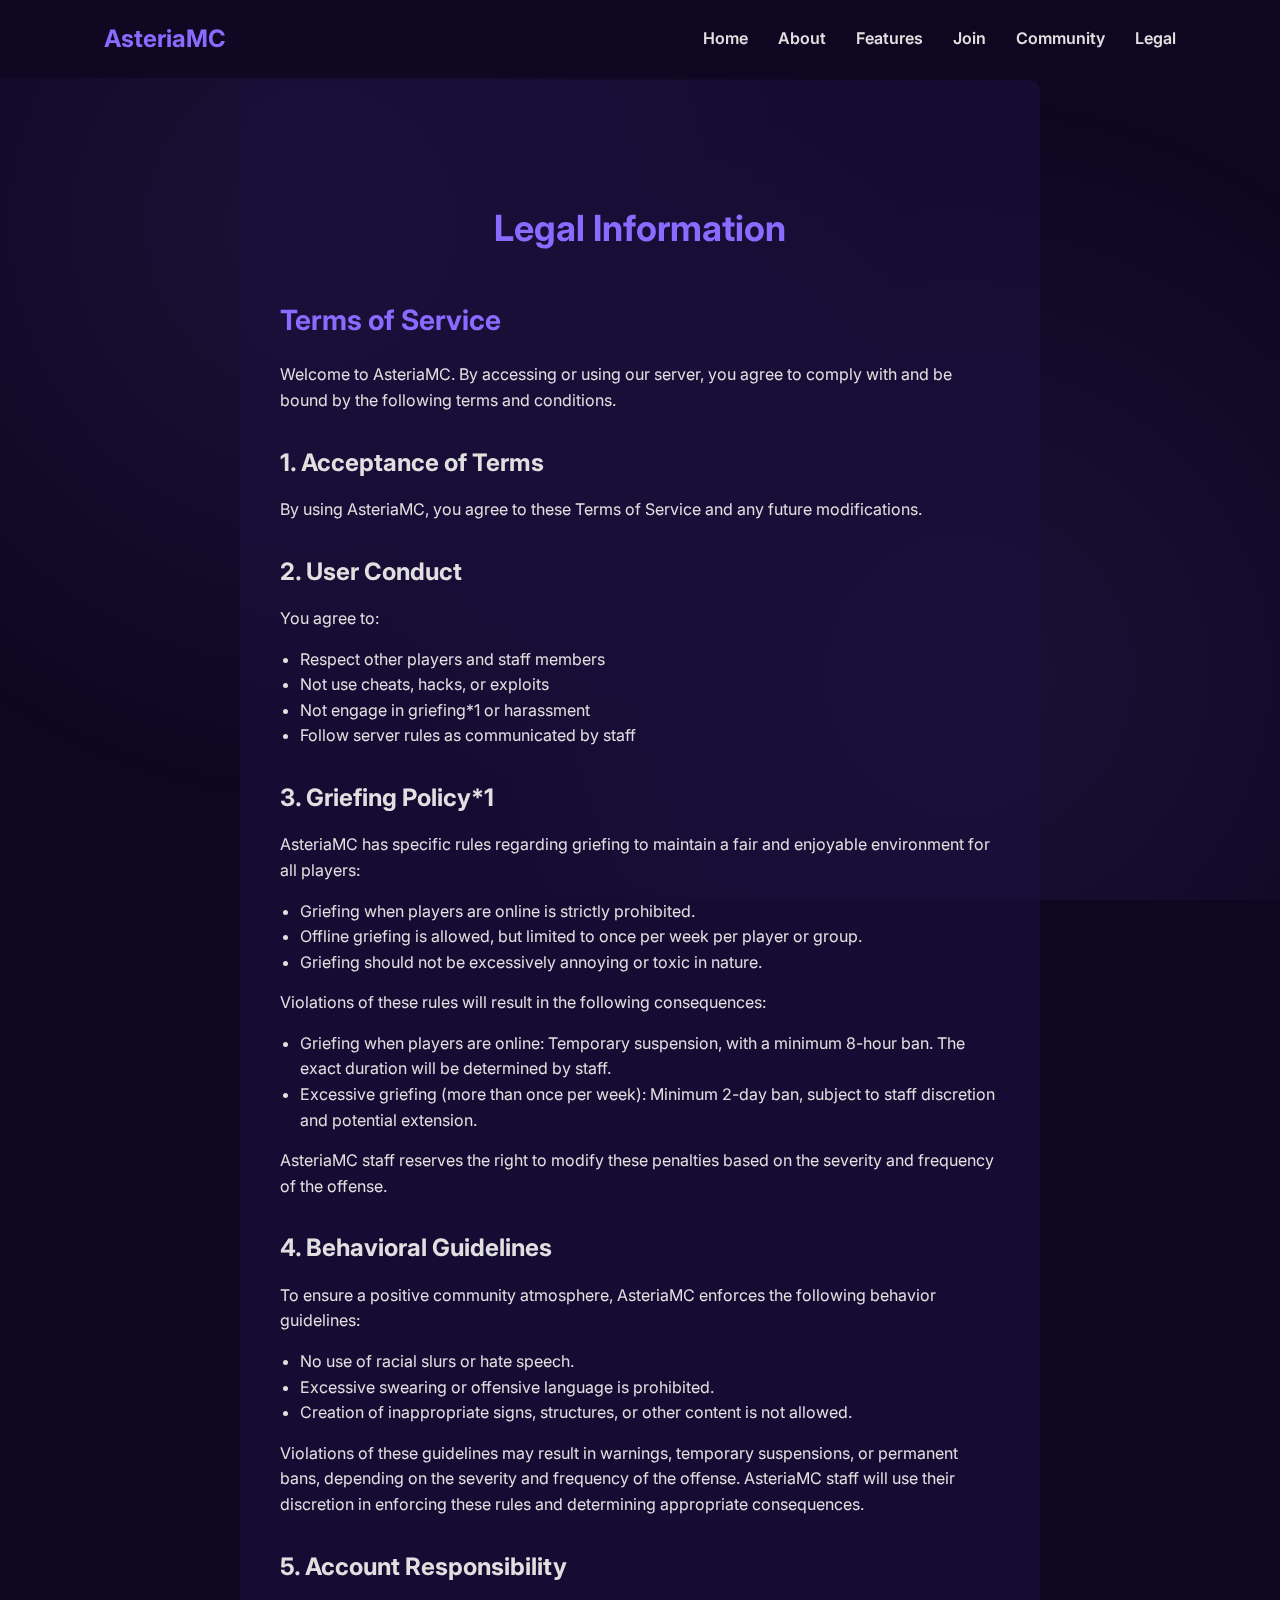
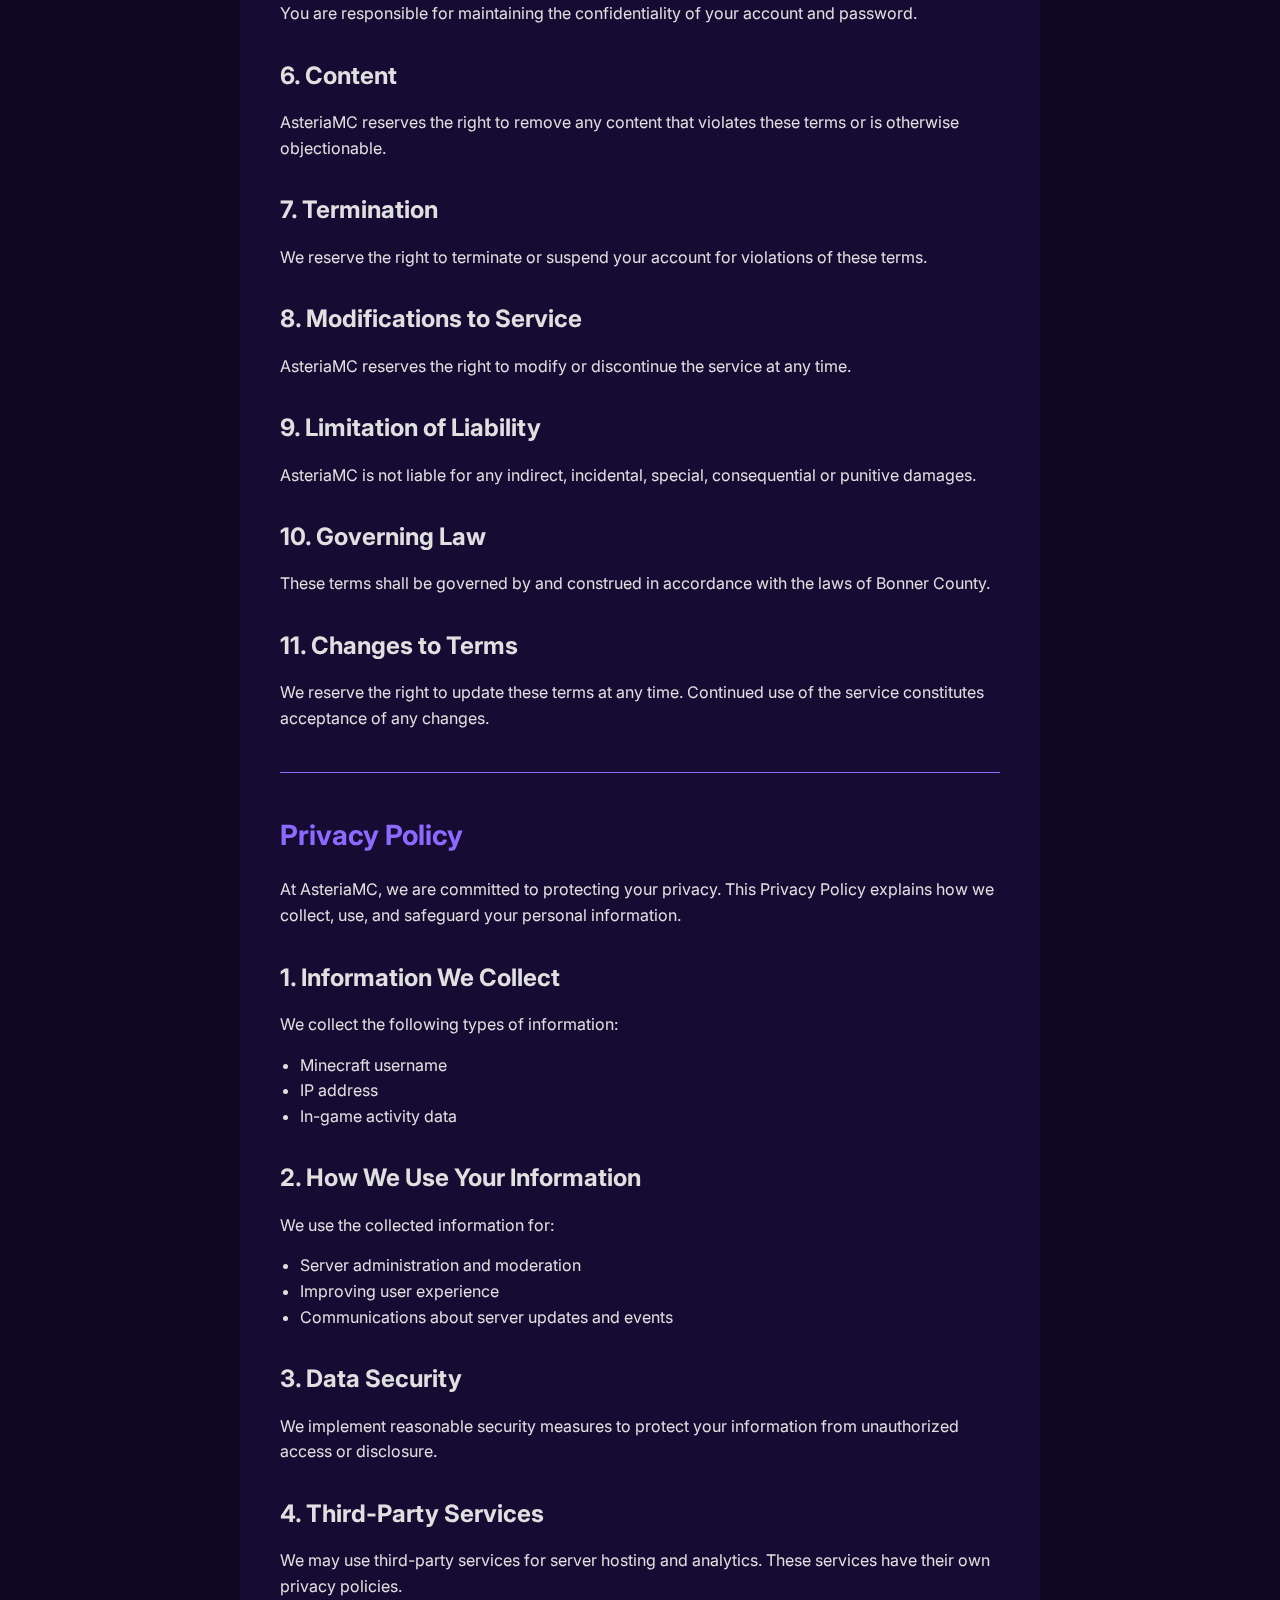
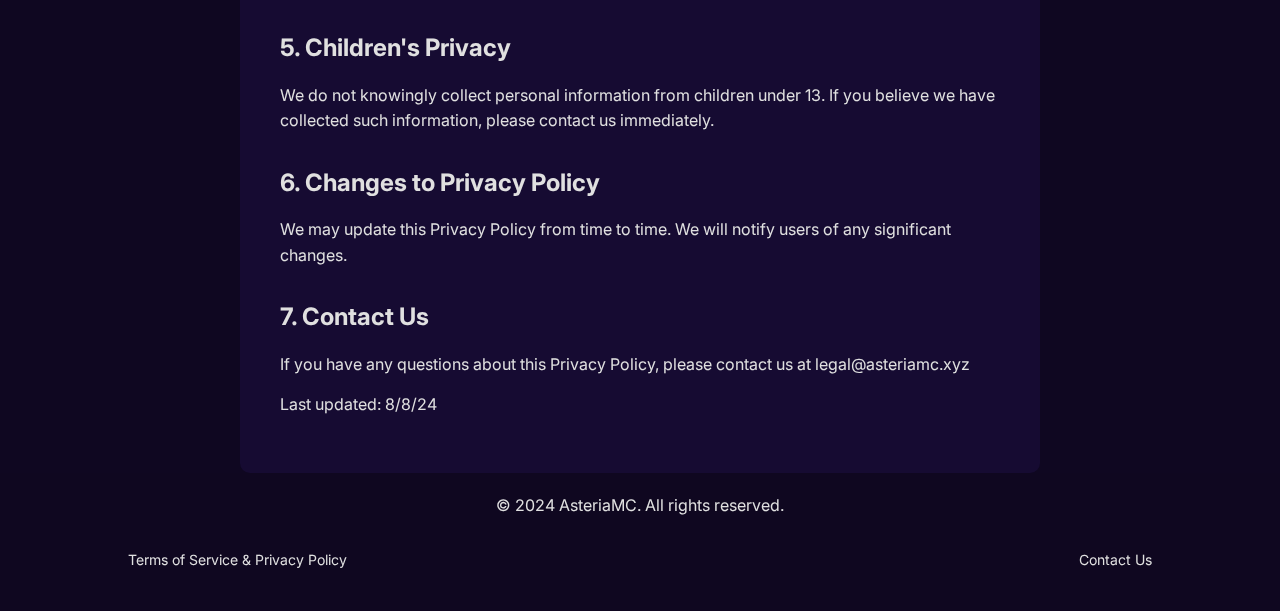
==== commit 221f7c02: "Update tos.html" ====
--- a/tos.html
+++ b/tos.html
@@ -83,31 +83,55 @@
             <ul>
                 <li>Respect other players and staff members</li>
                 <li>Not use cheats, hacks, or exploits</li>
-                <li>Not engage in harassment</li>
+                <li>Not engage in griefing*1 or harassment</li>
                 <li>Follow server rules as communicated by staff</li>
             </ul>
+
+            <h3>3. Griefing Policy*1</h3>
+            <p>AsteriaMC has specific rules regarding griefing to maintain a fair and enjoyable environment for all players:</p>
+            <ul>
+                <li>Griefing when players are online is strictly prohibited.</li>
+                <li>Offline griefing is allowed, but limited to once per week per player or group.</li>
+                <li>Griefing should not be excessively annoying or toxic in nature.</li>
+            </ul>
+            <p>Violations of these rules will result in the following consequences:</p>
+            <ul>
+                <li>Griefing when players are online: Temporary suspension, with a minimum 8-hour ban. The exact duration will be determined by staff.</li>
+                <li>Excessive griefing (more than once per week): Minimum 2-day ban, subject to staff discretion and potential extension.</li>
+            </ul>
+            <p>AsteriaMC staff reserves the right to modify these penalties based on the severity and frequency of the offense.</p>
+
+            <h3>4. Behavioral Guidelines</h3>
+            <p>To ensure a positive community atmosphere, AsteriaMC enforces the following behavior guidelines:</p>
+            <ul>
+                <li>No use of racial slurs or hate speech.</li>
+                <li>Excessive swearing or offensive language is prohibited.</li>
+                <li>Creation of inappropriate signs, structures, or other content is not allowed.</li>
+            </ul>
+            <p>Violations of these guidelines may result in warnings, temporary suspensions, or permanent bans, depending on the severity and frequency of the offense. AsteriaMC staff will use their discretion in enforcing these rules and determining appropriate consequences.</p>
             
-            <h3>3. Account Responsibility</h3>
+            
+            <h3>5. Account Responsibility</h3>
             <p>You are responsible for maintaining the confidentiality of your account and password.</p>
             
-            <h3>4. Content</h3>
+            <h3>6. Content</h3>
             <p>AsteriaMC reserves the right to remove any content that violates these terms or is otherwise objectionable.</p>
             
-            <h3>5. Termination</h3>
+            <h3>7. Termination</h3>
             <p>We reserve the right to terminate or suspend your account for violations of these terms.</p>
             
-            <h3>6. Modifications to Service</h3>
+            <h3>8. Modifications to Service</h3>
             <p>AsteriaMC reserves the right to modify or discontinue the service at any time.</p>
             
-            <h3>7. Limitation of Liability</h3>
+            <h3>9. Limitation of Liability</h3>
             <p>AsteriaMC is not liable for any indirect, incidental, special, consequential or punitive damages.</p>
             
-            <h3>8. Governing Law</h3>
-            <p>These terms shall be governed by and construed in accordance with the laws of the State of Idaho, specifically as applicable in Bonner County.</p>
+            <h3>10. Governing Law</h3>
+            <p>These terms shall be governed by and construed in accordance with the laws of Bonner County.</p>
             
-            <h3>9. Changes to Terms</h3>
+            <h3>11. Changes to Terms</h3>
             <p>We reserve the right to update these terms at any time. Continued use of the service constitutes acceptance of any changes.</p>
-            
+
             <div class="section-divider"></div>
             
             <h2>Privacy Policy</h2>
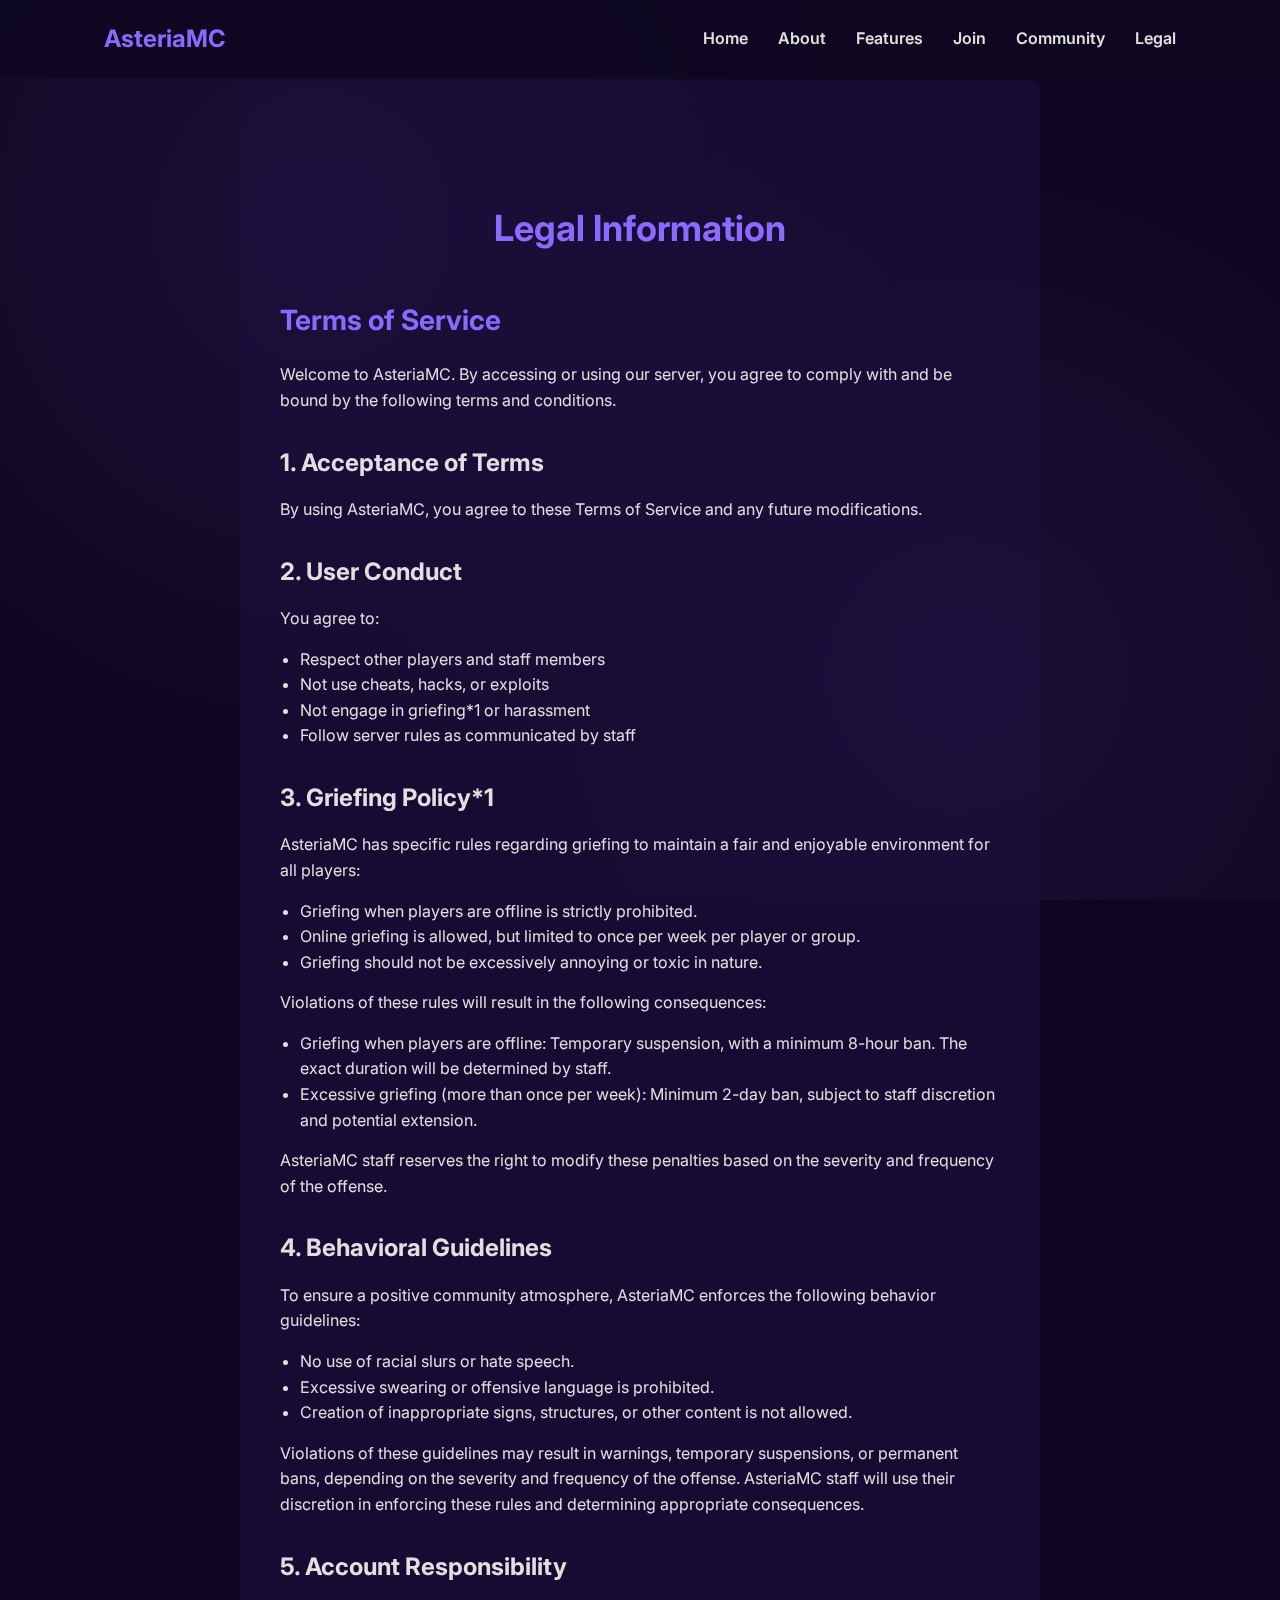
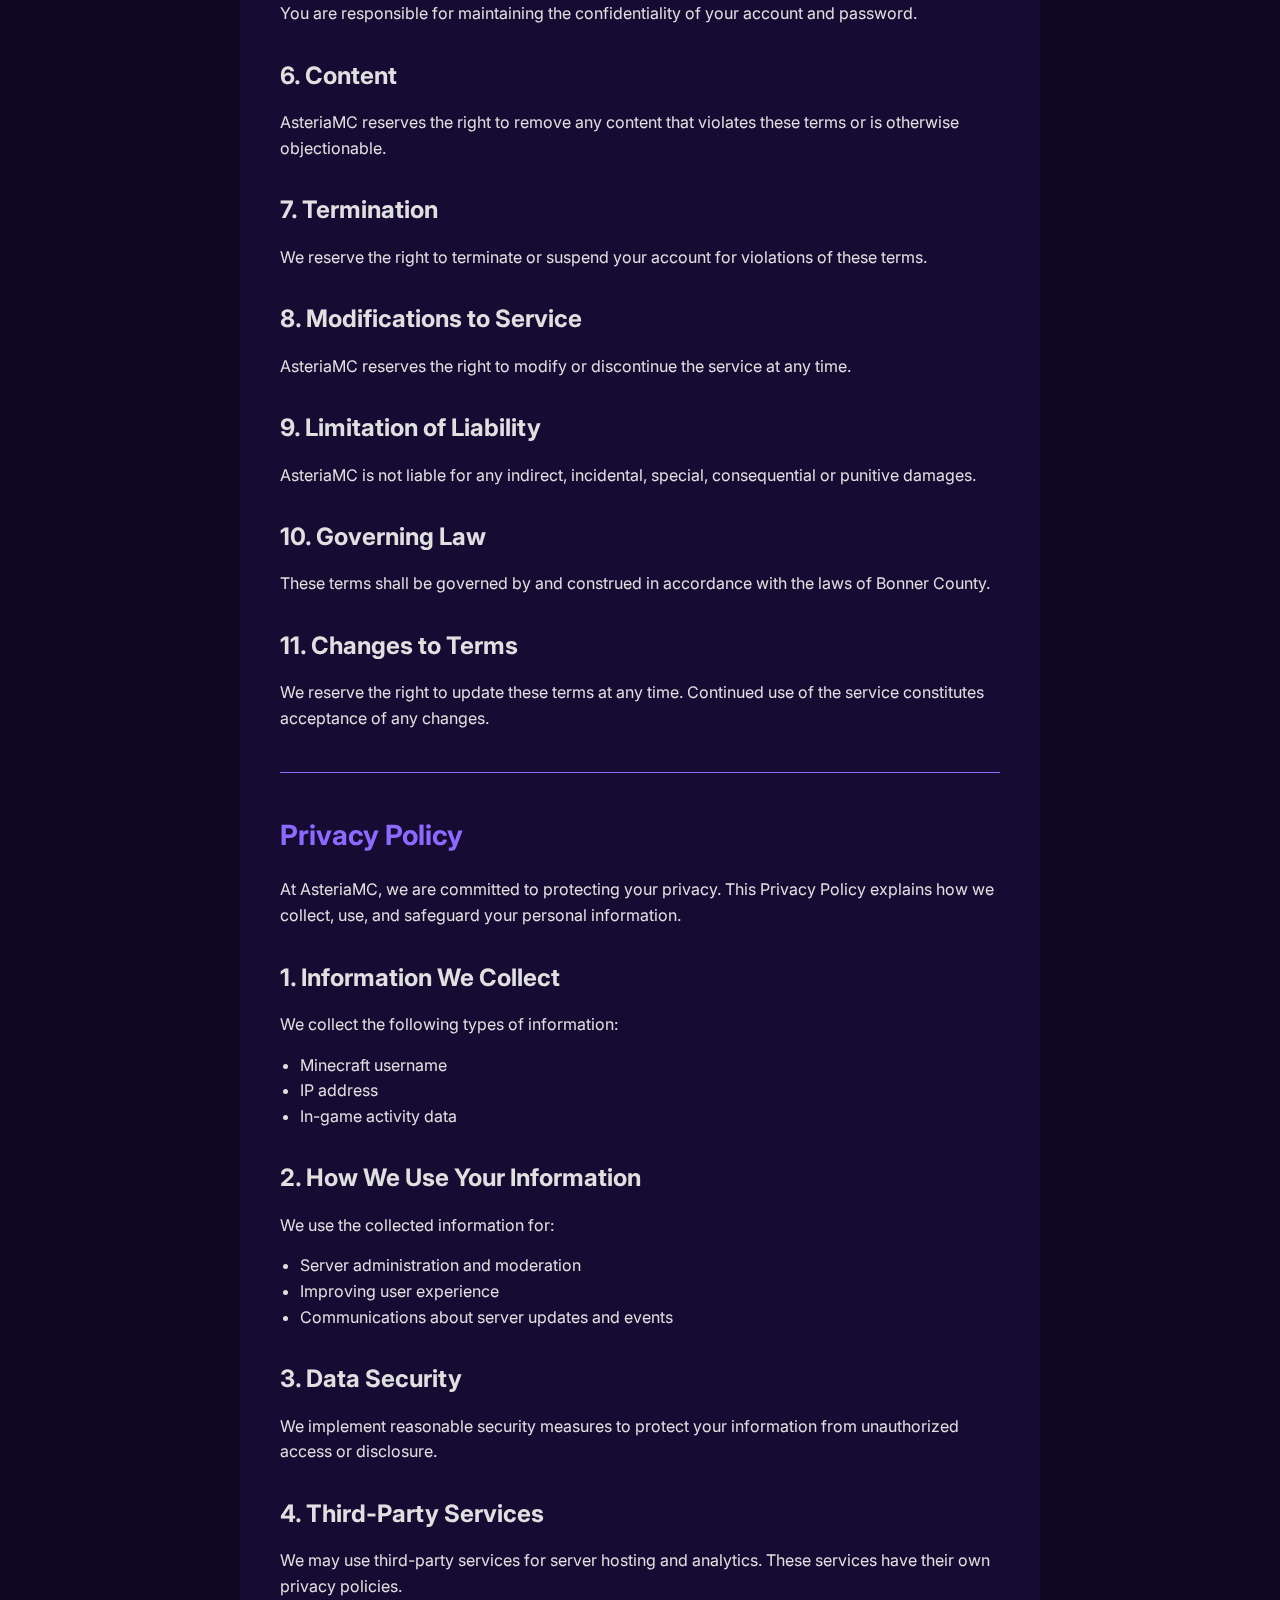
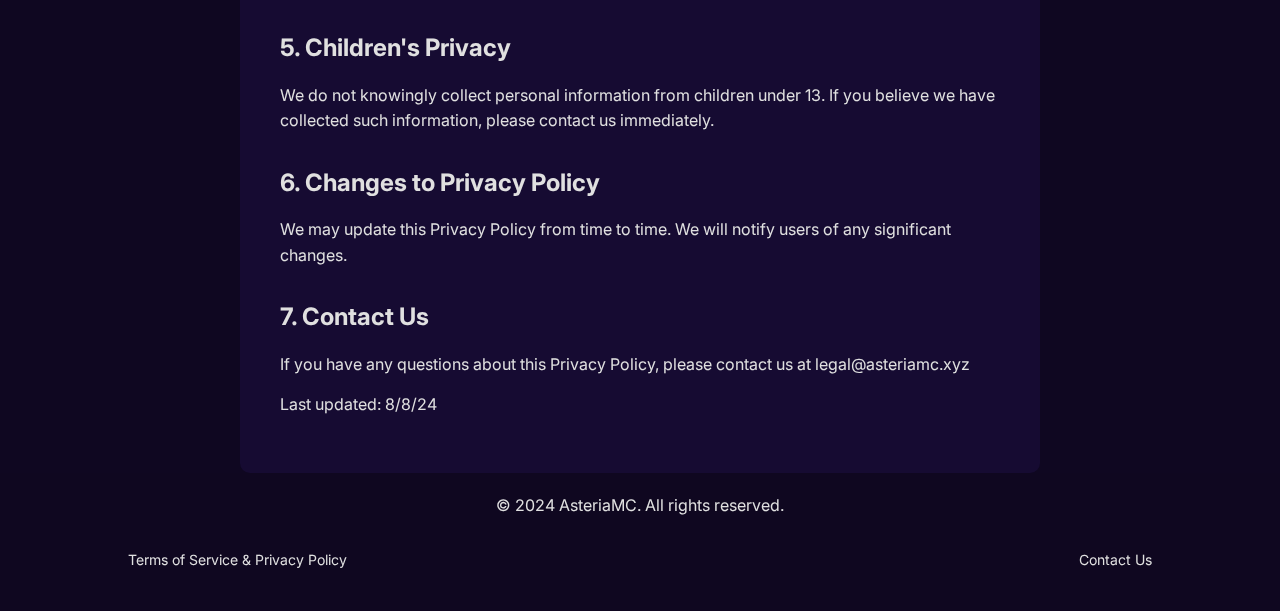
==== commit b7a852d1: "Update tos.html" ====
--- a/tos.html
+++ b/tos.html
@@ -90,13 +90,13 @@
             <h3>3. Griefing Policy*1</h3>
             <p>AsteriaMC has specific rules regarding griefing to maintain a fair and enjoyable environment for all players:</p>
             <ul>
-                <li>Griefing when players are online is strictly prohibited.</li>
-                <li>Offline griefing is allowed, but limited to once per week per player or group.</li>
+                <li>Griefing when players are offline is strictly prohibited.</li>
+                <li>Online griefing is allowed, but limited to once per week per player or group.</li>
                 <li>Griefing should not be excessively annoying or toxic in nature.</li>
             </ul>
             <p>Violations of these rules will result in the following consequences:</p>
             <ul>
-                <li>Griefing when players are online: Temporary suspension, with a minimum 8-hour ban. The exact duration will be determined by staff.</li>
+                <li>Griefing when players are offline: Temporary suspension, with a minimum 8-hour ban. The exact duration will be determined by staff.</li>
                 <li>Excessive griefing (more than once per week): Minimum 2-day ban, subject to staff discretion and potential extension.</li>
             </ul>
             <p>AsteriaMC staff reserves the right to modify these penalties based on the severity and frequency of the offense.</p>
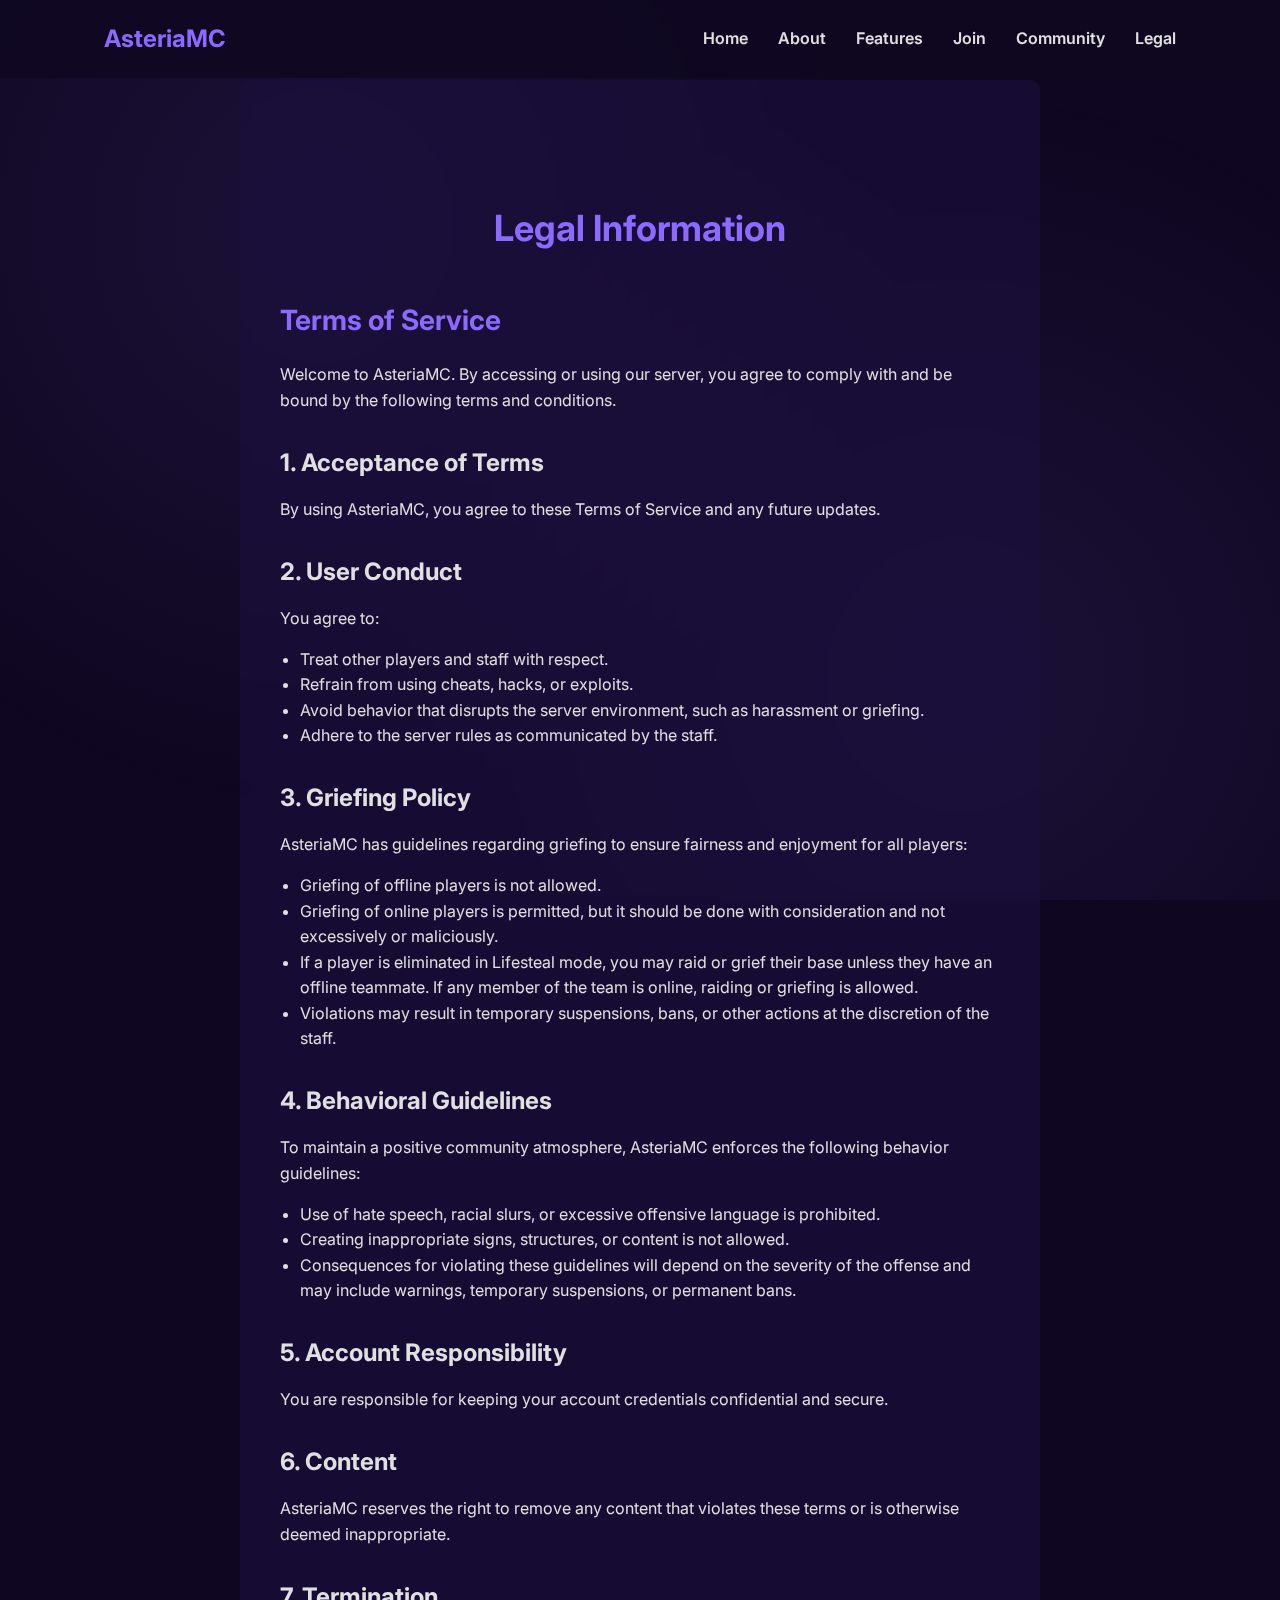
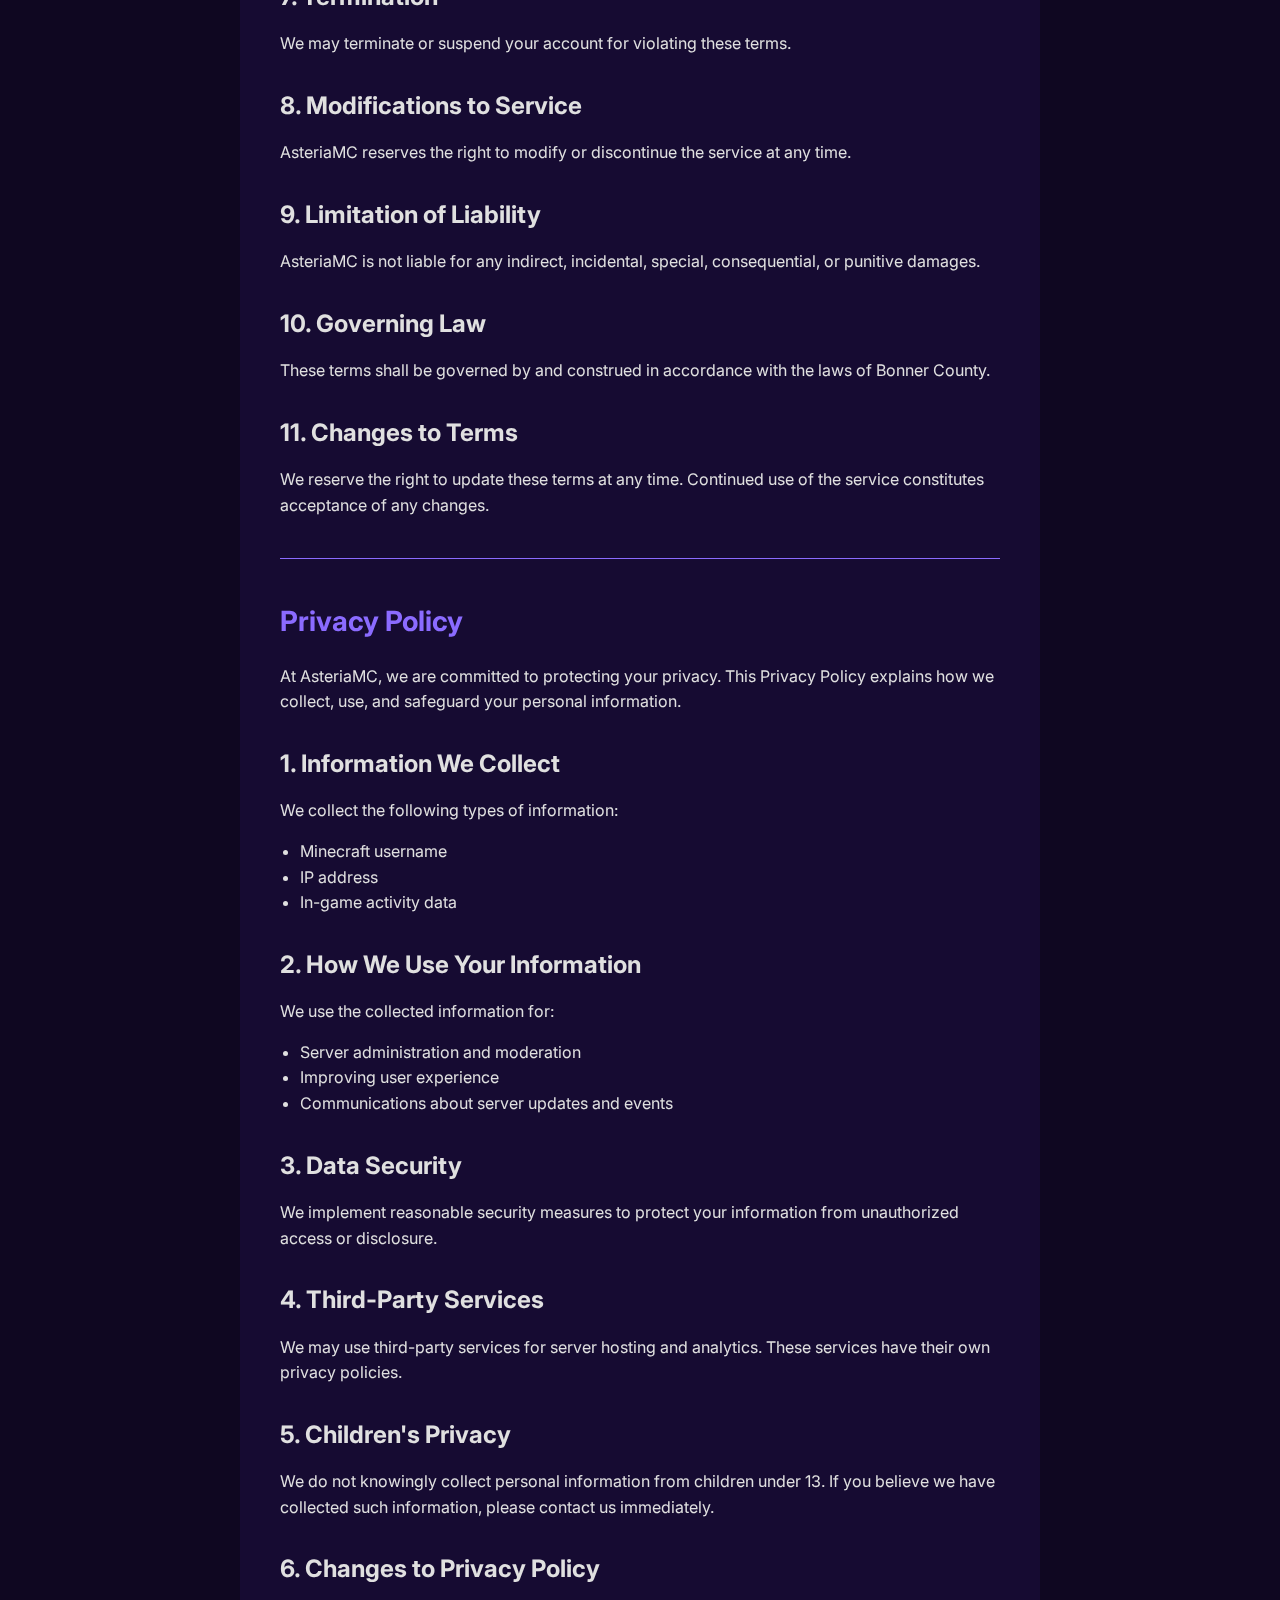
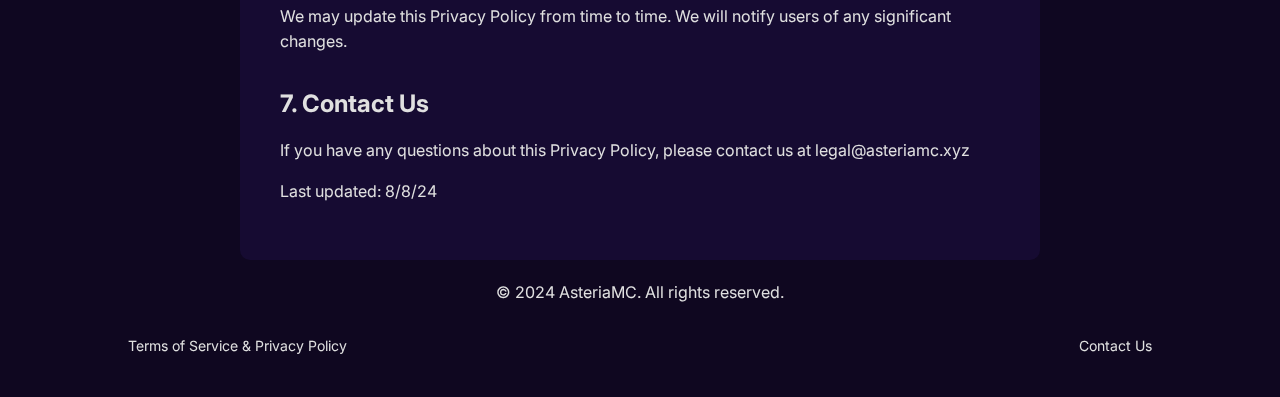
==== commit 2e6cb5ef: "Update tos.html" ====
--- a/tos.html
+++ b/tos.html
@@ -76,55 +76,48 @@
             <p>Welcome to AsteriaMC. By accessing or using our server, you agree to comply with and be bound by the following terms and conditions.</p>
             
             <h3>1. Acceptance of Terms</h3>
-            <p>By using AsteriaMC, you agree to these Terms of Service and any future modifications.</p>
+            <p>By using AsteriaMC, you agree to these Terms of Service and any future updates.</p>
             
             <h3>2. User Conduct</h3>
             <p>You agree to:</p>
             <ul>
-                <li>Respect other players and staff members</li>
-                <li>Not use cheats, hacks, or exploits</li>
-                <li>Not engage in griefing*1 or harassment</li>
-                <li>Follow server rules as communicated by staff</li>
+                <li>Treat other players and staff with respect.</li>
+                <li>Refrain from using cheats, hacks, or exploits.</li>
+                <li>Avoid behavior that disrupts the server environment, such as harassment or griefing.</li>
+                <li>Adhere to the server rules as communicated by the staff.</li>
             </ul>
 
-            <h3>3. Griefing Policy*1</h3>
-            <p>AsteriaMC has specific rules regarding griefing to maintain a fair and enjoyable environment for all players:</p>
+            <h3>3. Griefing Policy</h3>
+            <p>AsteriaMC has guidelines regarding griefing to ensure fairness and enjoyment for all players:</p>
             <ul>
-                <li>Griefing when players are offline is strictly prohibited.</li>
-                <li>Online griefing is allowed, but limited to once per week per player or group.</li>
-                <li>Griefing should not be excessively annoying or toxic in nature.</li>
+                <li>Griefing of offline players is not allowed.</li>
+                <li>Griefing of online players is permitted, but it should be done with consideration and not excessively or maliciously.</li>
+                <li>If a player is eliminated in Lifesteal mode, you may raid or grief their base unless they have an offline teammate. If any member of the team is online, raiding or griefing is allowed.</li>
+                <li>Violations may result in temporary suspensions, bans, or other actions at the discretion of the staff.</li>
             </ul>
-            <p>Violations of these rules will result in the following consequences:</p>
-            <ul>
-                <li>Griefing when players are offline: Temporary suspension, with a minimum 8-hour ban. The exact duration will be determined by staff.</li>
-                <li>Excessive griefing (more than once per week): Minimum 2-day ban, subject to staff discretion and potential extension.</li>
-            </ul>
-            <p>AsteriaMC staff reserves the right to modify these penalties based on the severity and frequency of the offense.</p>
 
             <h3>4. Behavioral Guidelines</h3>
-            <p>To ensure a positive community atmosphere, AsteriaMC enforces the following behavior guidelines:</p>
+            <p>To maintain a positive community atmosphere, AsteriaMC enforces the following behavior guidelines:</p>
             <ul>
-                <li>No use of racial slurs or hate speech.</li>
-                <li>Excessive swearing or offensive language is prohibited.</li>
-                <li>Creation of inappropriate signs, structures, or other content is not allowed.</li>
+                <li>Use of hate speech, racial slurs, or excessive offensive language is prohibited.</li>
+                <li>Creating inappropriate signs, structures, or content is not allowed.</li>
+                <li>Consequences for violating these guidelines will depend on the severity of the offense and may include warnings, temporary suspensions, or permanent bans.</li>
             </ul>
-            <p>Violations of these guidelines may result in warnings, temporary suspensions, or permanent bans, depending on the severity and frequency of the offense. AsteriaMC staff will use their discretion in enforcing these rules and determining appropriate consequences.</p>
-            
             
             <h3>5. Account Responsibility</h3>
-            <p>You are responsible for maintaining the confidentiality of your account and password.</p>
+            <p>You are responsible for keeping your account credentials confidential and secure.</p>
             
             <h3>6. Content</h3>
-            <p>AsteriaMC reserves the right to remove any content that violates these terms or is otherwise objectionable.</p>
+            <p>AsteriaMC reserves the right to remove any content that violates these terms or is otherwise deemed inappropriate.</p>
             
             <h3>7. Termination</h3>
-            <p>We reserve the right to terminate or suspend your account for violations of these terms.</p>
+            <p>We may terminate or suspend your account for violating these terms.</p>
             
             <h3>8. Modifications to Service</h3>
             <p>AsteriaMC reserves the right to modify or discontinue the service at any time.</p>
             
             <h3>9. Limitation of Liability</h3>
-            <p>AsteriaMC is not liable for any indirect, incidental, special, consequential or punitive damages.</p>
+            <p>AsteriaMC is not liable for any indirect, incidental, special, consequential, or punitive damages.</p>
             
             <h3>10. Governing Law</h3>
             <p>These terms shall be governed by and construed in accordance with the laws of Bonner County.</p>
